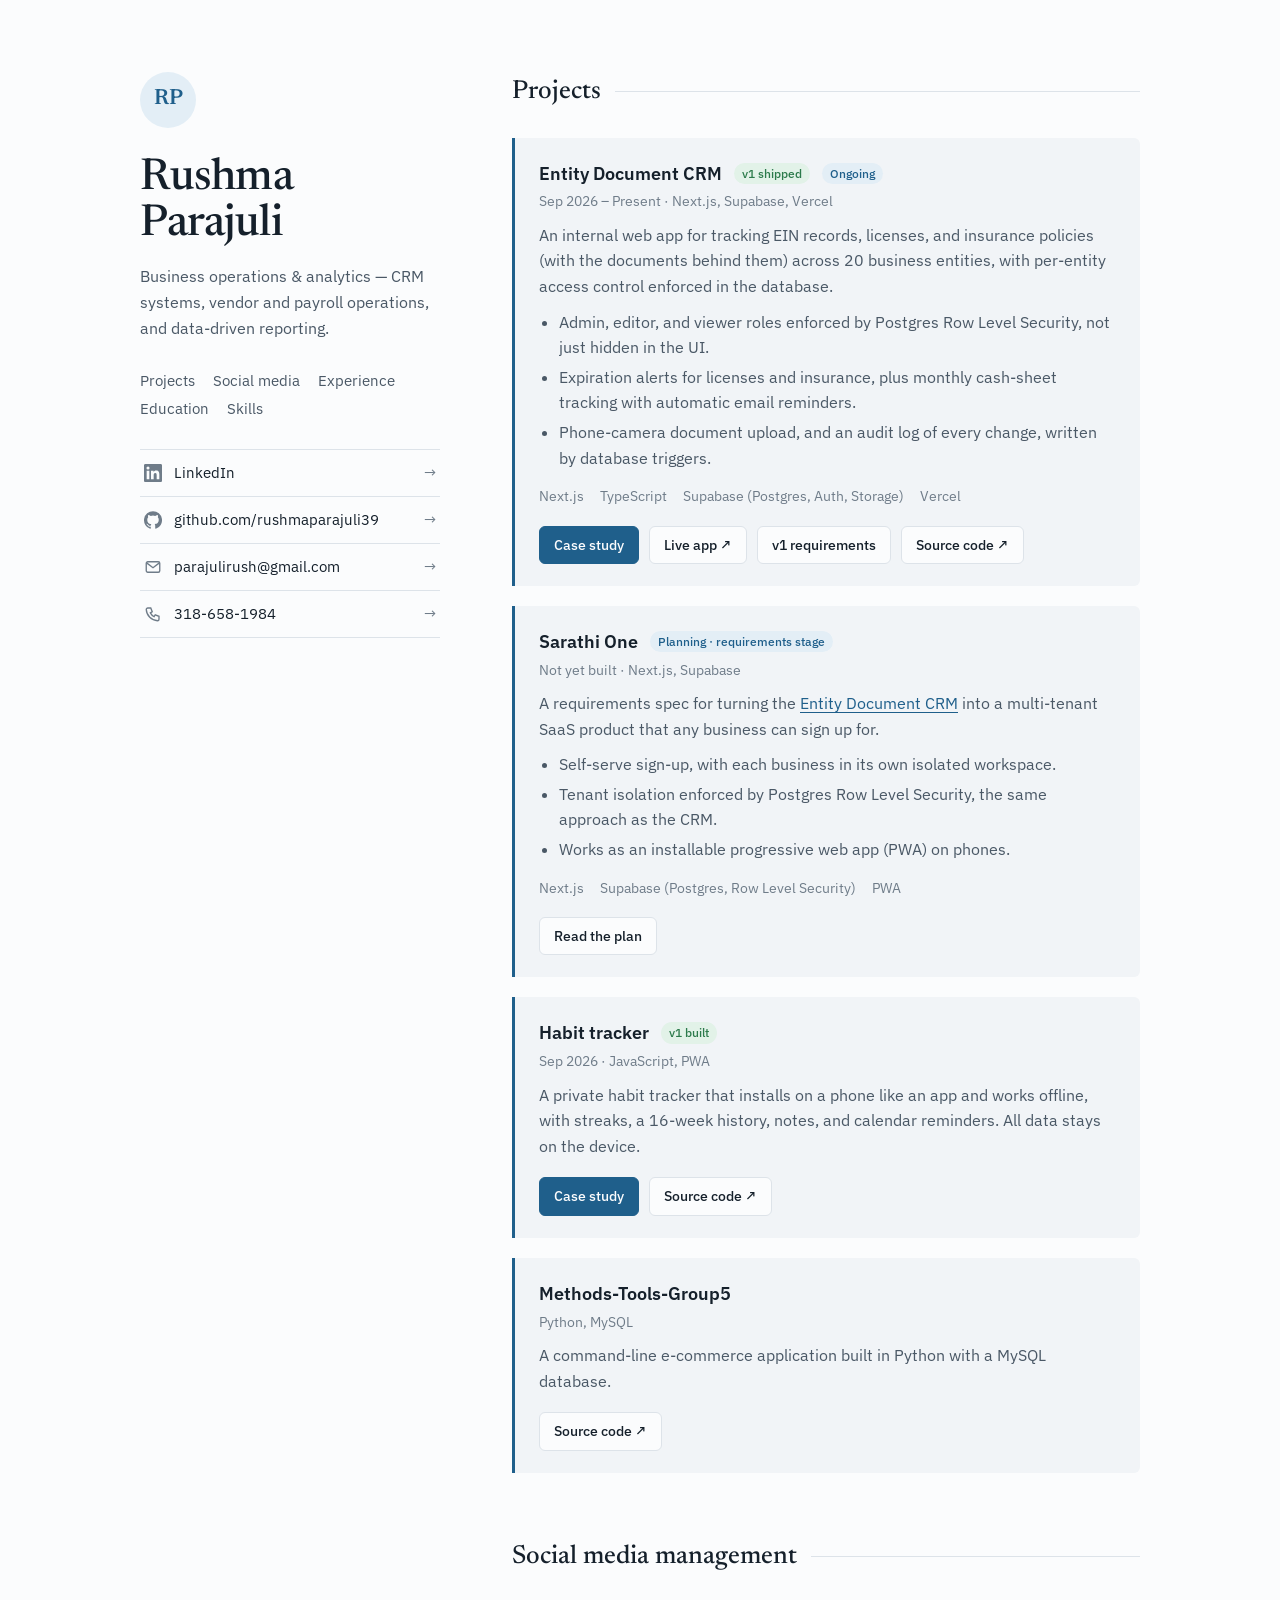
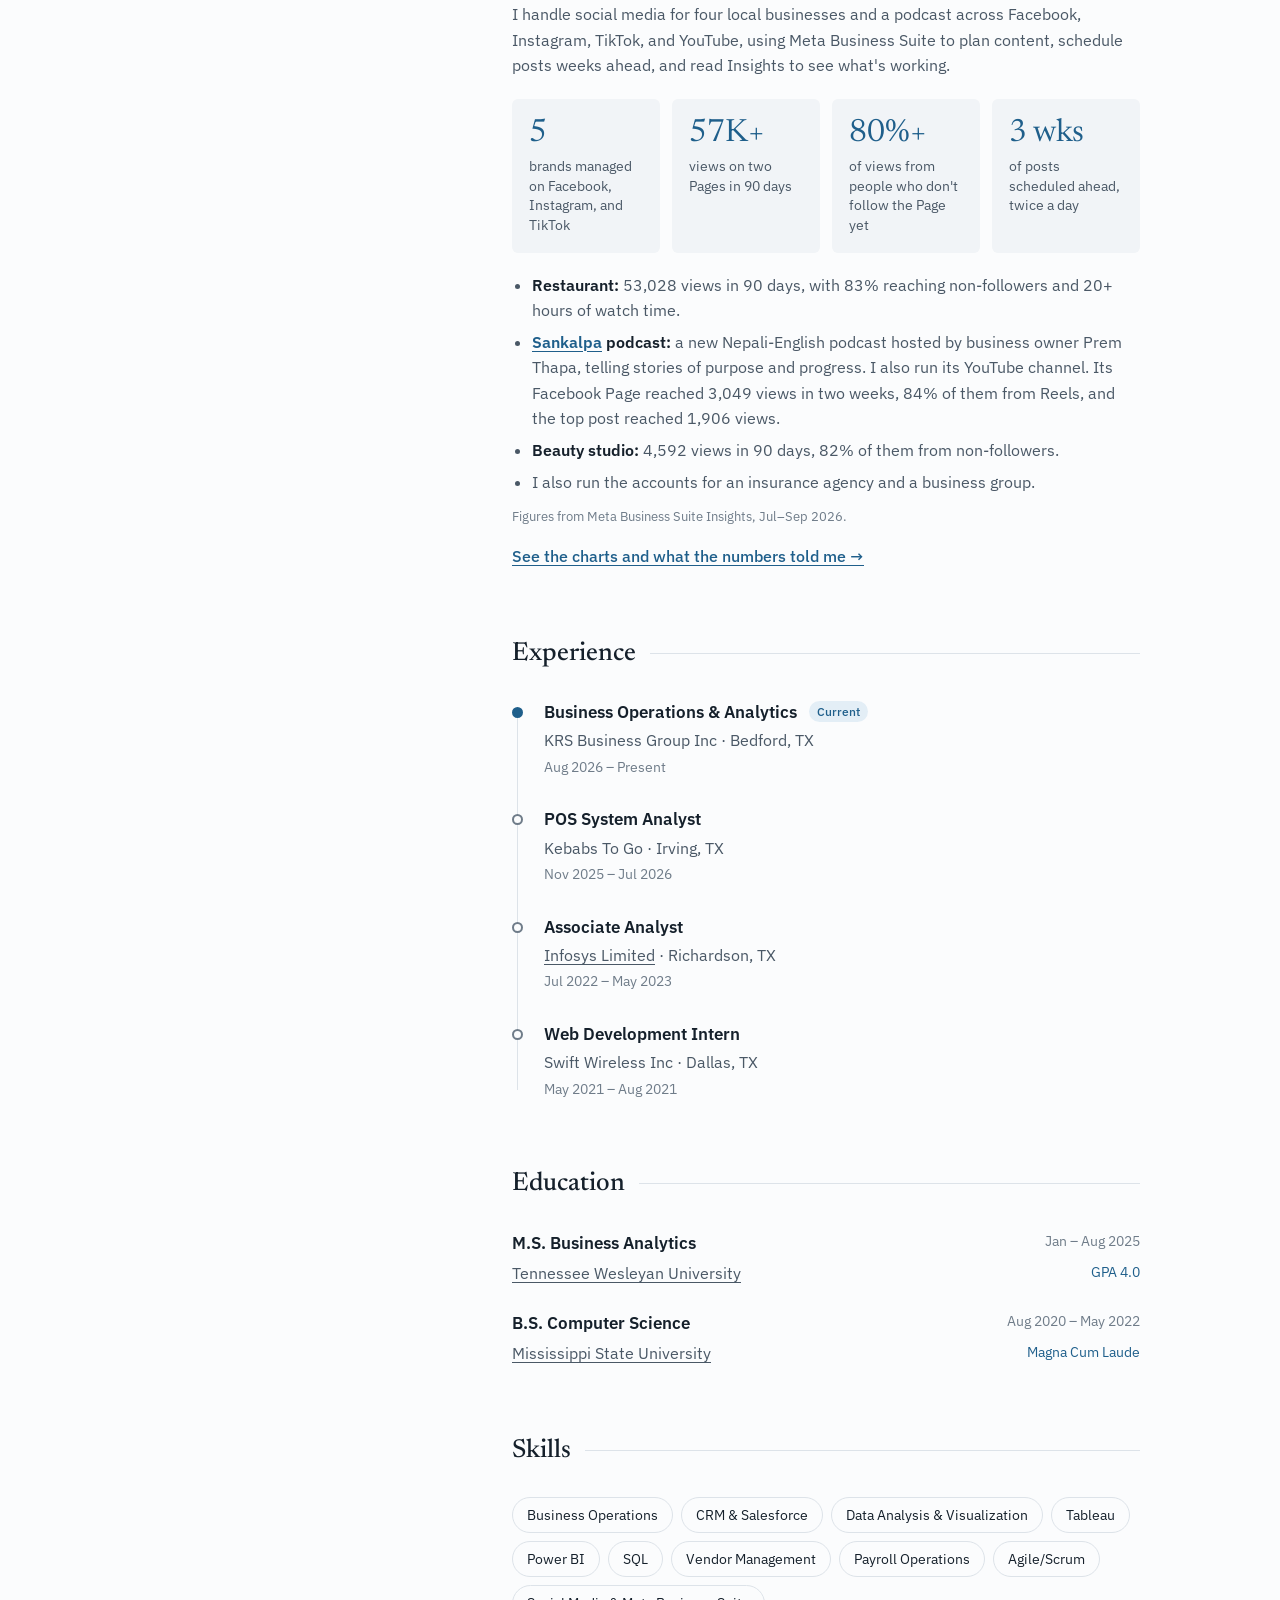
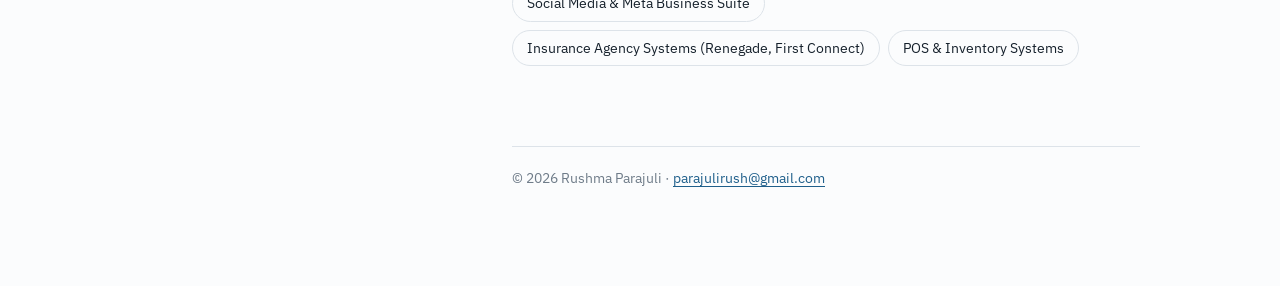
==== index.html @ 7f793314 "Add case study pages for CRM, social media, and habit tracker Project cards and stat tiles now link " ====
<!doctype html>
<html lang="en">
<head>
  <meta charset="utf-8">
  <meta name="viewport" content="width=device-width, initial-scale=1">
  <title>Rushma Parajuli</title>
  <meta name="description" content="Rushma Parajuli — business operations and analytics: CRM systems, vendor and payroll operations, and data-driven reporting.">
  <meta name="color-scheme" content="light dark">
  <link rel="preconnect" href="https://fonts.googleapis.com">
  <link rel="preconnect" href="https://fonts.gstatic.com" crossorigin>
  <link href="https://fonts.googleapis.com/css2?family=Newsreader:opsz,wght@6..72,400;6..72,500;6..72,600&family=IBM+Plex+Sans:wght@400;500;600&display=swap" rel="stylesheet">
  <link rel="stylesheet" href="styles.css">
</head>
<body id="top">
  <div class="page">
    <header class="intro">
      <a class="monogram" href="#top" aria-label="Back to top">RP</a>
      <h1>Rushma Parajuli</h1>
      <p class="tagline">Business operations &amp; analytics — CRM systems, vendor and payroll operations, and data-driven reporting.</p>
      <nav aria-label="Sections">
        <ul class="jump">
          <li><a href="#projects">Projects</a></li>
          <li><a href="#social">Social media</a></li>
          <li><a href="#experience">Experience</a></li>
          <li><a href="#education">Education</a></li>
          <li><a href="#skills">Skills</a></li>
        </ul>
      </nav>
      <ul class="contact">
        <li>
          <a href="https://www.linkedin.com/in/rushma-parajuli-0425b1149/" target="_blank" rel="noopener">
            <svg viewBox="0 0 24 24" fill="currentColor" aria-hidden="true"><path d="M20.45 20.45h-3.56v-5.57c0-1.33-.02-3.04-1.85-3.04-1.85 0-2.14 1.45-2.14 2.94v5.67H9.35V9h3.41v1.56h.05c.48-.9 1.64-1.85 3.37-1.85 3.6 0 4.27 2.37 4.27 5.46v6.28zM5.34 7.43a2.06 2.06 0 1 1 0-4.13 2.06 2.06 0 0 1 0 4.13zM7.12 20.45H3.56V9h3.56v11.45zM22.22 0H1.77C.79 0 0 .77 0 1.72v20.56C0 23.23.79 24 1.77 24h20.45c.98 0 1.78-.77 1.78-1.72V1.72C24 .77 23.2 0 22.22 0z"/></svg>
            LinkedIn
          </a>
        </li>
        <li>
          <a href="https://github.com/rushmaparajuli39" target="_blank" rel="noopener">
            <svg viewBox="0 0 24 24" fill="currentColor" aria-hidden="true"><path d="M12 .3a12 12 0 0 0-3.8 23.38c.6.12.83-.26.83-.57v-2.23c-3.34.73-4.04-1.42-4.04-1.42-.55-1.39-1.33-1.76-1.33-1.76-1.09-.74.08-.73.08-.73 1.2.09 1.84 1.24 1.84 1.24 1.07 1.83 2.8 1.3 3.49 1 .1-.78.42-1.3.76-1.6-2.67-.3-5.47-1.33-5.47-5.93 0-1.31.47-2.38 1.24-3.22-.14-.3-.54-1.52.1-3.18 0 0 1-.32 3.3 1.23a11.5 11.5 0 0 1 6 0c2.28-1.55 3.29-1.23 3.29-1.23.64 1.66.24 2.88.12 3.18a4.65 4.65 0 0 1 1.23 3.22c0 4.61-2.8 5.63-5.48 5.92.42.36.81 1.1.81 2.22v3.29c0 .32.21.7.82.58A12 12 0 0 0 12 .3"/></svg>
            github.com/rushmaparajuli39
          </a>
        </li>
        <li>
          <a href="mailto:parajulirush@gmail.com">
            <svg viewBox="0 0 24 24" fill="none" stroke="currentColor" stroke-width="1.8" aria-hidden="true"><rect x="3" y="5" width="18" height="14" rx="2"/><path d="m3.5 6.5 8.5 6.5 8.5-6.5"/></svg>
            parajulirush@gmail.com
          </a>
        </li>
        <li>
          <a href="tel:+13186581984">
            <svg viewBox="0 0 24 24" fill="none" stroke="currentColor" stroke-width="1.8" aria-hidden="true"><path d="M5 4h4l2 5-2.5 1.5a11 11 0 0 0 5 5L15 13l5 2v4a2 2 0 0 1-2 2A16 16 0 0 1 3 6a2 2 0 0 1 2-2"/></svg>
            318-658-1984
          </a>
        </li>
      </ul>
    </header>

    <main>
      <section aria-labelledby="projects">
        <h2 id="projects">Projects</h2>
        <div class="projects">
          <article class="project" id="crm">
            <h3><a href="projects/crm.html">Entity Document CRM</a> <span class="badge ok">v1 shipped</span> <span class="badge">Ongoing</span></h3>
            <p class="meta">Sep 2026 – Present · Next.js, Supabase, Vercel</p>
            <p class="desc">An internal web app for tracking EIN records, licenses, and insurance policies (with the documents behind them) across 20 business entities, with per-entity access control enforced in the database.</p>
            <ul class="points">
              <li>Admin, editor, and viewer roles enforced by Postgres Row Level Security, not just hidden in the UI.</li>
              <li>Expiration alerts for licenses and insurance, plus monthly cash-sheet tracking with automatic email reminders.</li>
              <li>Phone-camera document upload, and an audit log of every change, written by database triggers.</li>
            </ul>
            <ul class="tech"><li>Next.js</li><li>TypeScript</li><li>Supabase (Postgres, Auth, Storage)</li><li>Vercel</li></ul>
            <ul class="actions">
              <li><a class="btn primary" href="projects/crm.html">Case study</a></li>
              <li><a class="btn" href="https://crm-app-liard-phi.vercel.app" target="_blank" rel="noopener">Live app ↗</a></li>
              <li><a class="btn" href="requirements/crm-v1.html">v1 requirements</a></li>
              <li><a class="btn" href="https://github.com/rushmaparajuli39/CRM" target="_blank" rel="noopener">Source code ↗</a></li>
            </ul>
          </article>
          <article class="project" id="sarathi">
            <h3>Sarathi One <span class="badge">Planning · requirements stage</span></h3>
            <p class="meta">Not yet built · Next.js, Supabase</p>
            <p class="desc">A requirements spec for turning the <a href="projects/crm.html">Entity Document CRM</a> into a multi-tenant SaaS product that any business can sign up for.</p>
            <ul class="points">
              <li>Self-serve sign-up, with each business in its own isolated workspace.</li>
              <li>Tenant isolation enforced by Postgres Row Level Security, the same approach as the CRM.</li>
              <li>Works as an installable progressive web app (PWA) on phones.</li>
            </ul>
            <ul class="tech"><li>Next.js</li><li>Supabase (Postgres, Row Level Security)</li><li>PWA</li></ul>
            <ul class="actions">
              <li><a class="btn" href="projects/crm.html#next">Read the plan</a></li>
            </ul>
          </article>
          <article class="project" id="habits">
            <h3><a href="projects/habit-tracker.html">Habit tracker</a> <span class="badge ok">v1 built</span></h3>
            <p class="meta">Sep 2026 · JavaScript, PWA</p>
            <p class="desc">A private habit tracker that installs on a phone like an app and works offline, with streaks, a 16-week history, notes, and calendar reminders. All data stays on the device.</p>
            <ul class="actions">
              <li><a class="btn primary" href="projects/habit-tracker.html">Case study</a></li>
              <li><a class="btn" href="https://github.com/rushmaparajuli39/Android-Productivity-Tracker-App" target="_blank" rel="noopener">Source code ↗</a></li>
            </ul>
          </article>
          <article class="project" id="group5">
            <h3>Methods-Tools-Group5</h3>
            <p class="meta">Python, MySQL</p>
            <p class="desc">A command-line e-commerce application built in Python with a MySQL database.</p>
            <ul class="actions">
              <li><a class="btn" href="https://github.com/rushmaparajuli39/Methods-Tools-Group5" target="_blank" rel="noopener">Source code ↗</a></li>
            </ul>
          </article>
        </div>
      </section>

      <section aria-labelledby="social">
        <h2 id="social">Social media management</h2>
        <p class="intro-text">I handle social media for four local businesses and a podcast across Facebook, Instagram, TikTok, and YouTube, using Meta Business Suite to plan content, schedule posts weeks ahead, and read Insights to see what's working.</p>
        <div class="stats">
          <a class="stat" href="projects/social-media.html"><p class="num">5</p><p class="label">brands managed on Facebook, Instagram, and TikTok</p></a>
          <a class="stat" href="projects/social-media.html#results"><p class="num">57K+</p><p class="label">views on two Pages in 90 days</p></a>
          <a class="stat" href="projects/social-media.html#reach-chart"><p class="num">80%+</p><p class="label">of views from people who don't follow the Page yet</p></a>
          <a class="stat" href="projects/social-media.html#what-i-do"><p class="num">3 wks</p><p class="label">of posts scheduled ahead, twice a day</p></a>
        </div>
        <ul class="highlights">
          <li><strong>Restaurant:</strong> 53,028 views in 90 days, with 83% reaching non-followers and 20+ hours of watch time.</li>
          <li><strong><a href="https://www.youtube.com/@SankalpaThriveWithPurpose" target="_blank" rel="noopener">Sankalpa</a> podcast:</strong> a new Nepali-English podcast hosted by business owner Prem Thapa, telling stories of purpose and progress. I also run its YouTube channel. Its Facebook Page reached 3,049 views in two weeks, 84% of them from Reels, and the top post reached 1,906 views.</li>
          <li><strong>Beauty studio:</strong> 4,592 views in 90 days, 82% of them from non-followers.</li>
          <li>I also run the accounts for an insurance agency and a business group.</li>
        </ul>
        <p class="source">Figures from Meta Business Suite Insights, Jul–Sep 2026.</p>
        <a class="more-link" href="projects/social-media.html">See the charts and what the numbers told me →</a>
      </section>

      <section aria-labelledby="experience">
        <h2 id="experience">Experience</h2>
        <ol class="timeline">
          <li class="current">
            <p class="role">Business Operations &amp; Analytics <span class="badge">Current</span></p>
            <p class="org">KRS Business Group Inc · Bedford, TX</p>
            <p class="when">Aug 2026 – Present</p>
          </li>
          <li>
            <p class="role">POS System Analyst</p>
            <p class="org">Kebabs To Go · Irving, TX</p>
            <p class="when">Nov 2025 – Jul 2026</p>
          </li>
          <li>
            <p class="role">Associate Analyst</p>
            <p class="org"><a href="https://www.infosys.com" target="_blank" rel="noopener">Infosys Limited</a> · Richardson, TX</p>
            <p class="when">Jul 2022 – May 2023</p>
          </li>
          <li>
            <p class="role">Web Development Intern</p>
            <p class="org">Swift Wireless Inc · Dallas, TX</p>
            <p class="when">May 2021 – Aug 2021</p>
          </li>
        </ol>
      </section>

      <section aria-labelledby="education">
        <h2 id="education">Education</h2>
        <div class="edu">
          <div class="edu-item">
            <p class="degree">M.S. Business Analytics</p>
            <p class="school"><a href="https://www.tnwesleyan.edu" target="_blank" rel="noopener">Tennessee Wesleyan University</a></p>
            <p class="when">Jan – Aug 2025</p>
            <p class="note">GPA 4.0</p>
          </div>
          <div class="edu-item">
            <p class="degree">B.S. Computer Science</p>
            <p class="school"><a href="https://www.msstate.edu" target="_blank" rel="noopener">Mississippi State University</a></p>
            <p class="when">Aug 2020 – May 2022</p>
            <p class="note">Magna Cum Laude</p>
          </div>
        </div>
      </section>

      <section aria-labelledby="skills">
        <h2 id="skills">Skills</h2>
        <ul class="skills">
          <li>Business Operations</li>
          <li>CRM &amp; Salesforce</li>
          <li>Data Analysis &amp; Visualization</li>
          <li>Tableau</li>
          <li>Power BI</li>
          <li>SQL</li>
          <li>Vendor Management</li>
          <li>Payroll Operations</li>
          <li>Agile/Scrum</li>
          <li>Social Media &amp; Meta Business Suite</li>
          <li>Insurance Agency Systems (Renegade, First Connect)</li>
          <li>POS &amp; Inventory Systems</li>
        </ul>
      </section>

      <footer>© <span id="year">2026</span> Rushma Parajuli · <a href="mailto:parajulirush@gmail.com">parajulirush@gmail.com</a></footer>
    </main>
  </div>
  <script>document.getElementById("year").textContent = new Date().getFullYear();</script>
</body>
</html>
---- styles.css ----
:root {
  --bg: #fbfcfd;
  --surface: #f1f4f7;
  --ink: #15202b;
  --ink-soft: #4a5866;
  --ink-faint: #6f7c89;
  --rule: #dde3e9;
  --accent: #1f5f8b;
  --accent-soft: #e3eef6;
  --ok: #2c7a4b;
  --ok-soft: #e2f2e8;
  --serif: "Newsreader", Georgia, "Times New Roman", serif;
  --sans: "IBM Plex Sans", system-ui, -apple-system, "Segoe UI", sans-serif;
}
@media (prefers-color-scheme: dark) {
  :root {
    --bg: #0f151b;
    --surface: #172029;
    --ink: #e6ebf0;
    --ink-soft: #a9b5c1;
    --ink-faint: #8290a0;
    --rule: #26323e;
    --accent: #7fb6dd;
    --accent-soft: #1a2b3a;
    --ok: #7dcf9f;
    --ok-soft: #173024;
  }
}

*, *::before, *::after { box-sizing: border-box; }
html { -webkit-text-size-adjust: 100%; scroll-behavior: smooth; }
body {
  margin: 0;
  background: var(--bg);
  color: var(--ink);
  font-family: var(--sans);
  font-size: 16px;
  line-height: 1.6;
}
a { color: var(--accent); text-underline-offset: 3px; text-decoration-thickness: 1px; }
a:hover { text-decoration-thickness: 2px; }
a:focus-visible { outline: 2px solid var(--accent); outline-offset: 3px; border-radius: 3px; }
section[id], h2[id], h3[id] { scroll-margin-top: 24px; }

.page {
  max-width: 1080px;
  margin: 0 auto;
  padding: 72px 40px 96px;
  display: grid;
  grid-template-columns: 300px 1fr;
  gap: 72px;
}

/* Sidebar */
.intro { position: sticky; top: 72px; align-self: start; }
.monogram {
  width: 56px; height: 56px;
  border-radius: 50%;
  display: grid; place-items: center;
  background: var(--accent-soft);
  color: var(--accent);
  font-family: var(--serif);
  font-size: 22px; font-weight: 600;
  margin-bottom: 28px;
  text-decoration: none;
}
h1 {
  font-family: var(--serif);
  font-weight: 500;
  font-size: 44px;
  line-height: 1.05;
  letter-spacing: -0.01em;
  margin: 0 0 16px;
}
.tagline { color: var(--ink-soft); margin: 0 0 28px; }

.jump { display: flex; flex-wrap: wrap; gap: 4px 18px; margin: 0 0 28px; padding: 0; list-style: none; font-size: 15px; }
.jump a { color: var(--ink-soft); text-decoration: none; }
.jump a:hover { color: var(--accent); text-decoration: underline; }

.contact { list-style: none; margin: 0; padding: 0; border-top: 1px solid var(--rule); }
.contact li { border-bottom: 1px solid var(--rule); }
.contact a {
  display: flex; align-items: center; gap: 12px;
  padding: 11px 4px;
  color: var(--ink);
  text-decoration: none;
  font-size: 15px;
  overflow-wrap: anywhere;
  border-radius: 4px;
}
.contact a::after { content: "→"; margin-left: auto; color: var(--ink-faint); transition: transform .15s; }
.contact a:hover { color: var(--accent); background: var(--surface); }
.contact a:hover::after { color: var(--accent); transform: translateX(3px); }
.contact svg { flex: none; width: 18px; height: 18px; color: var(--ink-faint); }
.contact a:hover svg { color: var(--accent); }

/* Main */
main > section + section { margin-top: 64px; }
h2 {
  font-family: var(--serif);
  font-weight: 500;
  font-size: 26px;
  margin: 0 0 24px;
  display: flex; align-items: baseline; gap: 14px;
}
h2::after { content: ""; flex: 1; height: 1px; background: var(--rule); transform: translateY(-6px); }

/* Timeline */
.timeline { list-style: none; margin: 0; padding: 0; position: relative; }
.timeline::before {
  content: ""; position: absolute;
  left: 5px; top: 10px; bottom: 10px;
  width: 1px; background: var(--rule);
}
.timeline li { position: relative; padding-left: 32px; }
.timeline li + li { margin-top: 28px; }
.timeline li::before {
  content: ""; position: absolute;
  left: 0; top: 8px;
  width: 11px; height: 11px; border-radius: 50%;
  background: var(--bg);
  border: 2px solid var(--ink-faint);
}
.timeline li.current::before { background: var(--accent); border-color: var(--accent); }
.role { font-weight: 600; font-size: 17px; margin: 0; }
.org { margin: 2px 0 0; color: var(--ink-soft); }
.org a { color: inherit; }
.org a:hover { color: var(--accent); }
.when { margin: 2px 0 0; font-size: 14px; color: var(--ink-faint); font-variant-numeric: tabular-nums; }
.badge {
  display: inline-block; margin-left: 8px;
  padding: 1px 8px; border-radius: 999px;
  background: var(--accent-soft); color: var(--accent);
  font-size: 12px; font-weight: 500; vertical-align: 2px;
}
.badge.ok { background: var(--ok-soft); color: var(--ok); }

/* Social media */
.intro-text { color: var(--ink-soft); margin: 0 0 20px; max-width: 62ch; }
.stats { display: grid; grid-template-columns: repeat(4, 1fr); gap: 12px; }
.stat { background: var(--surface); border-radius: 6px; padding: 16px; }
.stat .num { margin: 0; font-family: var(--serif); font-size: 32px; line-height: 1.1; color: var(--accent); font-variant-numeric: tabular-nums; }
.stat .label { margin: 6px 0 0; font-size: 14px; color: var(--ink-soft); line-height: 1.4; }
.highlights { margin: 20px 0 0; padding-left: 20px; color: var(--ink-soft); }
.highlights li + li { margin-top: 6px; }
.highlights strong { color: var(--ink); font-weight: 600; }
.source { margin: 12px 0 0; font-size: 13px; color: var(--ink-faint); }

/* Education */
.edu { display: grid; gap: 24px; }
.edu-item { display: grid; grid-template-columns: 1fr auto; gap: 4px 24px; }
.edu-item .degree { font-weight: 600; font-size: 17px; margin: 0; }
.edu-item .school { margin: 0; color: var(--ink-soft); grid-column: 1; }
.edu-item .school a { color: inherit; }
.edu-item .school a:hover { color: var(--accent); }
.edu-item .when { grid-column: 2; grid-row: 1; margin: 0; align-self: baseline; text-align: right; }
.edu-item .note { grid-column: 2; grid-row: 2; margin: 0; font-size: 14px; color: var(--accent); text-align: right; }

/* Skills */
.skills { list-style: none; margin: 0; padding: 0; display: flex; flex-wrap: wrap; gap: 8px; }
.skills li {
  padding: 6px 14px;
  border: 1px solid var(--rule);
  border-radius: 999px;
  font-size: 14px;
}

/* Projects */
.projects { display: grid; gap: 20px; }
.project {
  padding: 22px 24px;
  background: var(--surface);
  border-left: 3px solid var(--accent);
  border-radius: 0 6px 6px 0;
}
.project h3 { font-size: 18px; font-weight: 600; margin: 0; }
.project .meta { margin: 2px 0 0; font-size: 14px; color: var(--ink-faint); }
.project p.desc { margin: 10px 0 0; color: var(--ink-soft); }
.project ul.points { margin: 10px 0 0; padding-left: 20px; color: var(--ink-soft); }
.project ul.points li + li { margin-top: 4px; }
.tech { display: flex; flex-wrap: wrap; gap: 4px 16px; font-size: 14px; color: var(--ink-faint); margin: 14px 0 0; padding: 0; list-style: none; }
.actions { display: flex; flex-wrap: wrap; gap: 10px; margin: 18px 0 0; padding: 0; list-style: none; }
.btn {
  display: inline-flex; align-items: center; gap: 6px;
  padding: 7px 14px;
  border-radius: 6px;
  border: 1px solid var(--rule);
  background: var(--bg);
  color: var(--ink);
  font-size: 14px; font-weight: 500;
  text-decoration: none;
}
.btn:hover { border-color: var(--accent); color: var(--accent); }
.btn.primary { background: var(--accent); border-color: var(--accent); color: var(--bg); }
.btn.primary:hover { filter: brightness(1.1); color: var(--bg); }

footer { margin-top: 80px; padding-top: 20px; border-top: 1px solid var(--rule); font-size: 14px; color: var(--ink-faint); }

/* Document pages (requirements etc.) */
.doc { max-width: 760px; margin: 0 auto; padding: 56px 40px 96px; }
.crumb { font-size: 15px; margin: 0 0 32px; }
.crumb a { text-decoration: none; }
.crumb a:hover { text-decoration: underline; }
.doc h1 { font-size: 40px; margin-bottom: 8px; }
.doc .sub { color: var(--ink-soft); margin: 0 0 20px; font-size: 17px; }
.doc .docmeta { display: flex; flex-wrap: wrap; gap: 8px 20px; font-size: 14px; color: var(--ink-faint); margin: 0 0 40px; padding: 0 0 24px; border-bottom: 1px solid var(--rule); list-style: none; }
.doc h2 { margin-top: 48px; }
.doc h3 { font-size: 17px; margin: 28px 0 8px; }
.doc p, .doc li { color: var(--ink-soft); }
.doc strong { color: var(--ink); font-weight: 600; }
.doc ol, .doc ul { padding-left: 22px; }
.doc li + li { margin-top: 6px; }
.doc code { font-size: 0.9em; background: var(--surface); padding: 1px 5px; border-radius: 4px; }
.doc .toc { background: var(--surface); padding: 16px 20px; border-radius: 6px; font-size: 15px; }
.doc .toc ol { margin: 6px 0 0; }
.doc .toc li { margin-top: 2px; }

.table-wrap { overflow-x: auto; margin: 12px 0 0; }
table { width: 100%; border-collapse: collapse; font-size: 15px; }
th, td { text-align: left; padding: 10px 12px; border-bottom: 1px solid var(--rule); vertical-align: top; }
th { font-weight: 600; color: var(--ink); border-bottom-width: 2px; }
td { color: var(--ink-soft); }

/* Responsive */
@media (max-width: 860px) {
  .page { grid-template-columns: 1fr; gap: 48px; padding: 48px 24px 72px; }
  .intro { position: static; }
  .stats { grid-template-columns: repeat(2, 1fr); }
  h1 { font-size: 38px; }
  .doc { padding: 40px 24px 72px; }
}
@media (max-width: 480px) {
  .page { padding: 36px 16px 56px; }
  .doc { padding: 32px 16px 56px; }
  h1, .doc h1 { font-size: 32px; }
  h2 { font-size: 23px; }
  .edu-item { grid-template-columns: 1fr; }
  .edu-item .when, .edu-item .note { grid-column: 1; grid-row: auto; text-align: left; }
  .project { padding: 18px; }
}
@media (prefers-reduced-motion: reduce) {
  html { scroll-behavior: auto; }
  .contact a::after { transition: none; }
}

/* ---- Clickable project cards ---- */
.project h3 a { color: inherit; text-decoration: none; }
.project h3 a:hover { color: var(--accent); text-decoration: underline; text-underline-offset: 3px; }
a.stat { display: block; text-decoration: none; color: inherit; border: 1px solid transparent; transition: border-color .15s; }
a.stat:hover { border-color: var(--accent); }
a.stat:hover .label { color: var(--accent); }
.more-link { display: inline-block; margin-top: 16px; font-weight: 500; }

/* ---- Case study pages ---- */
.case { max-width: 820px; }
.case .lede { font-size: 18px; color: var(--ink-soft); margin: 0 0 24px; }
.case figure { margin: 24px 0; }
.case figure img { width: 100%; height: auto; border-radius: 10px; border: 1px solid var(--rule); display: block; }
.case figcaption { font-size: 14px; color: var(--ink-faint); margin-top: 8px; }
.case .stats { margin: 8px 0 8px; }
.case .actions { margin: 0 0 32px; }
.pager { display: grid; grid-template-columns: 1fr 1fr; gap: 12px; margin-top: 56px; }
.pager a { display: block; padding: 16px 18px; border: 1px solid var(--rule); border-radius: 8px; text-decoration: none; color: var(--ink); }
.pager a:hover { border-color: var(--accent); }
.pager small { display: block; color: var(--ink-faint); font-size: 13px; }
.pager .next { text-align: right; grid-column: 2; }
.flow { display: grid; grid-template-columns: repeat(4, 1fr); gap: 10px; margin: 16px 0 8px; list-style: none; padding: 0; counter-reset: step; }
.flow li { background: var(--surface); border-radius: 8px; padding: 14px; font-size: 15px; color: var(--ink-soft); position: relative; }
.flow li strong { display: block; color: var(--ink); margin-bottom: 4px; }
.flow li::before { counter-increment: step; content: counter(step); display: inline-grid; place-items: center; width: 22px; height: 22px; border-radius: 50%; background: var(--accent); color: var(--bg); font-size: 12px; font-weight: 600; margin-bottom: 8px; }

/* ---- Charts ---- */
.viz {
  --series-1: #2a78d6; --series-2: #eb6834; --series-3: #1baf7a; --series-4: #eda100;
  background: var(--surface); border-radius: 10px; padding: 20px; margin: 16px 0 24px; position: relative;
}
@media (prefers-color-scheme: dark) {
  .viz { --series-1: #3987e5; --series-2: #d95926; --series-3: #199e70; --series-4: #c98500; }
}
.viz h3 { margin: 0; font-size: 17px; }
.viz .viz-sub { margin: 2px 0 16px; font-size: 14px; color: var(--ink-faint); }
.legend-row { display: flex; flex-wrap: wrap; gap: 6px 18px; list-style: none; margin: 0 0 14px; padding: 0; font-size: 14px; color: var(--ink-soft); }
.legend-row i { display: inline-block; width: 12px; height: 12px; border-radius: 3px; margin-right: 6px; vertical-align: -1px; }
.bars { display: grid; gap: 14px; }
.bar-row { display: grid; grid-template-columns: 170px 1fr; gap: 12px; align-items: center; }
.bar-row .who { font-size: 14px; line-height: 1.3; }
.bar-row .who small { display: block; color: var(--ink-faint); font-size: 12px; }
.stack { display: flex; gap: 2px; height: 28px; }
.seg {
  display: flex; align-items: center; justify-content: center;
  color: #fff; font-size: 12px; font-weight: 600; min-width: 0; overflow: hidden; white-space: nowrap;
  cursor: default;
}
.seg:first-child { border-radius: 4px 0 0 4px; }
.seg:last-child { border-radius: 0 4px 4px 0; }
.seg:focus-visible { outline: 2px solid var(--ink); outline-offset: 1px; }
.seg.dark-text { color: #15202b; }
.single { display: flex; align-items: center; gap: 10px; }
.single .fill { height: 20px; border-radius: 0 4px 4px 0; background: var(--series-1); }
.single .val { font-size: 14px; font-weight: 600; font-variant-numeric: tabular-nums; }
.axis-note { font-size: 13px; color: var(--ink-faint); margin: 12px 0 0; }
.tip {
  position: absolute; pointer-events: none; z-index: 2;
  background: var(--ink); color: var(--bg); font-size: 13px; line-height: 1.4;
  padding: 6px 10px; border-radius: 6px; white-space: nowrap; transform: translate(-50%, calc(-100% - 10px));
}
.viz details { margin-top: 14px; font-size: 14px; }
.viz summary { cursor: pointer; color: var(--accent); }
.viz table { margin-top: 8px; font-size: 14px; }

@media (max-width: 640px) {
  .flow { grid-template-columns: 1fr 1fr; }
  .bar-row { grid-template-columns: 1fr; gap: 6px; }
  .pager { grid-template-columns: 1fr; }
  .pager .next { grid-column: 1; }
}
.doc .flow, .doc .legend-row, .doc .actions, .doc .docmeta { padding-left: 0; }
.doc .flow li + li, .doc .legend-row li + li, .doc .actions li + li, .doc .docmeta li + li { margin-top: 0; }
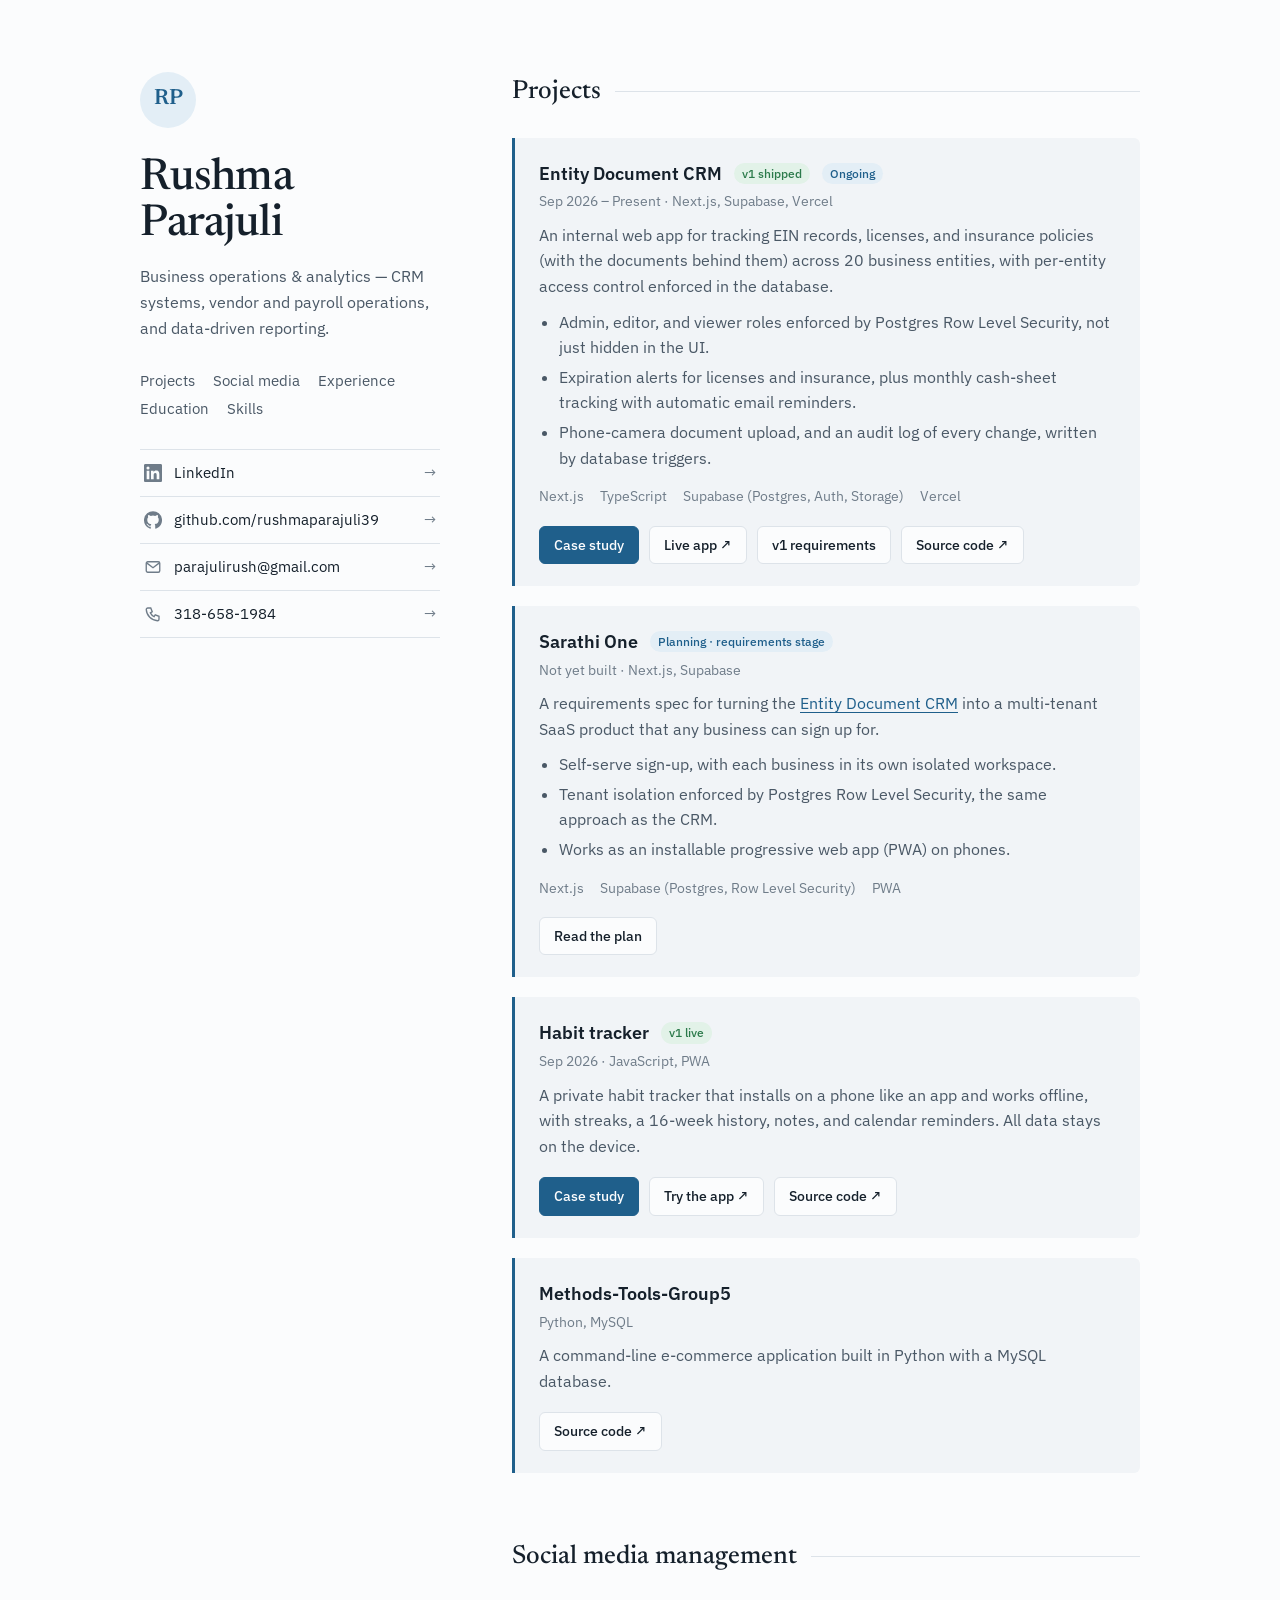
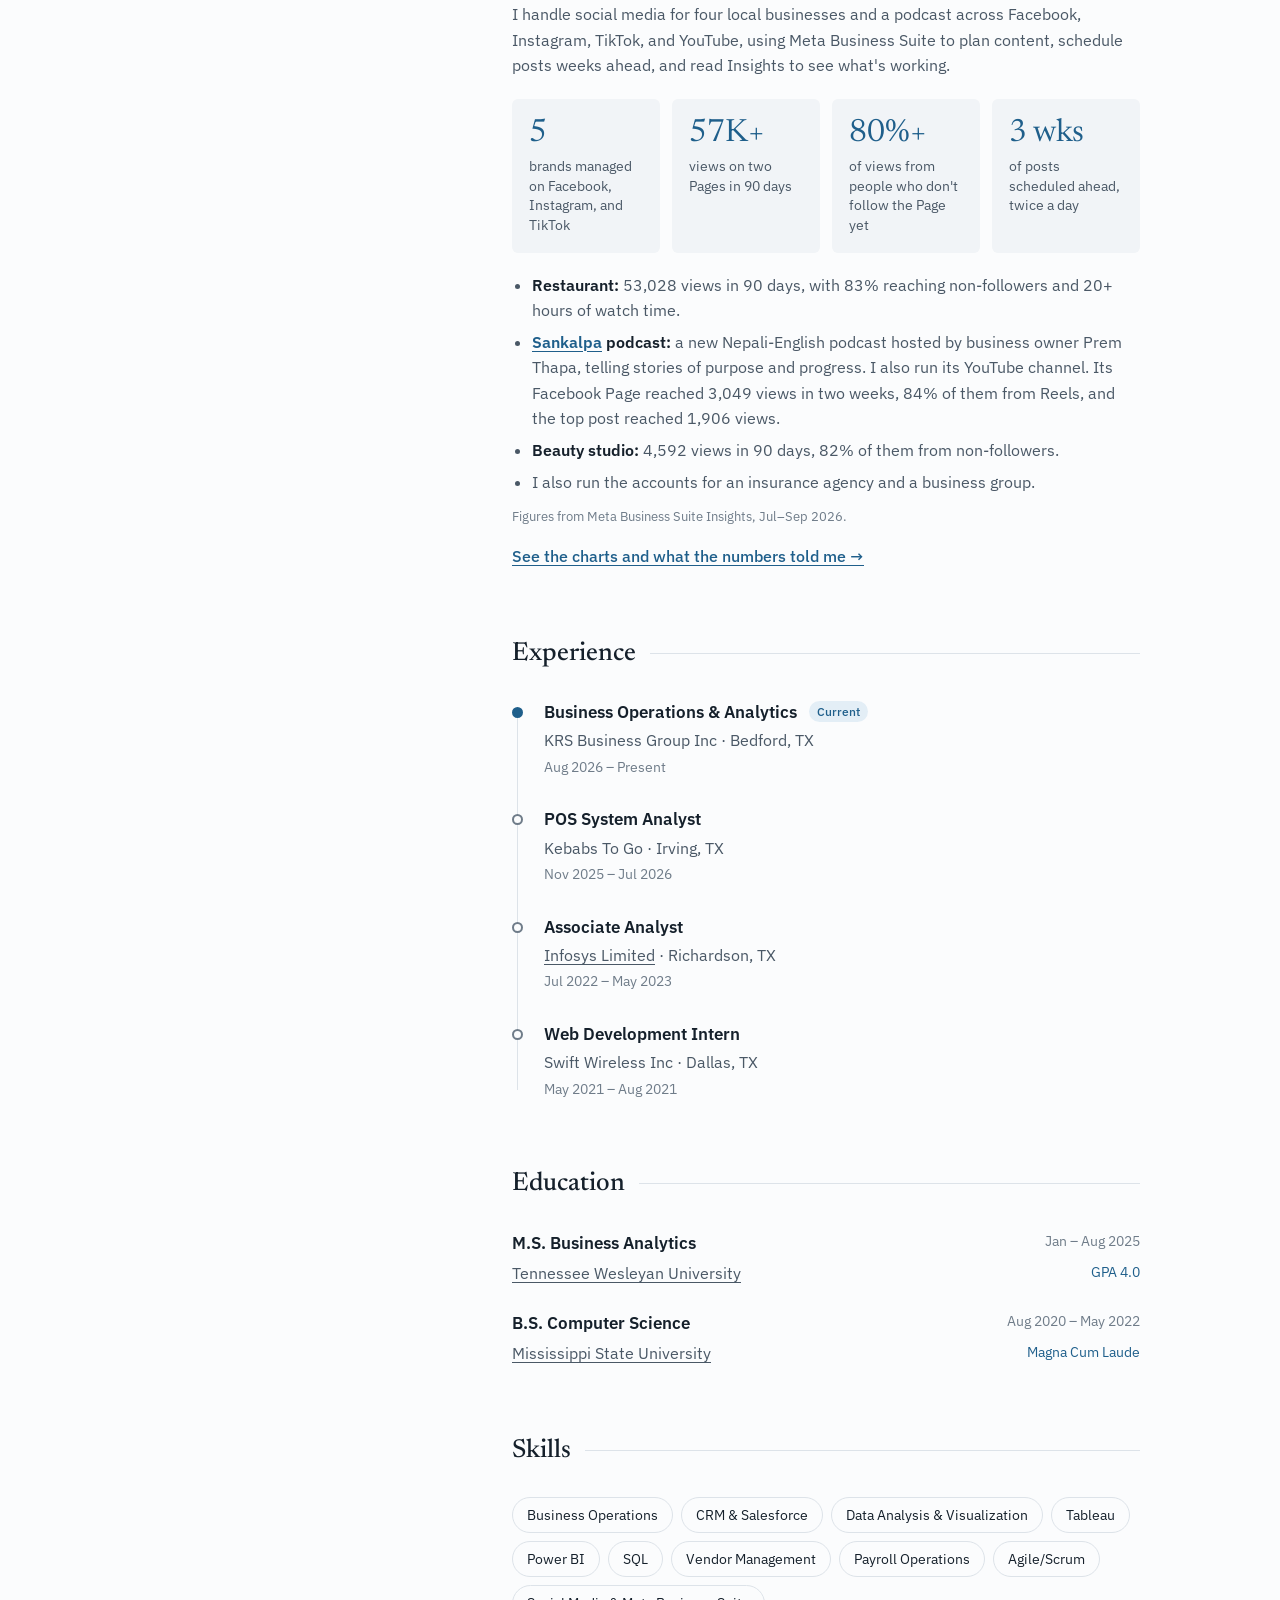
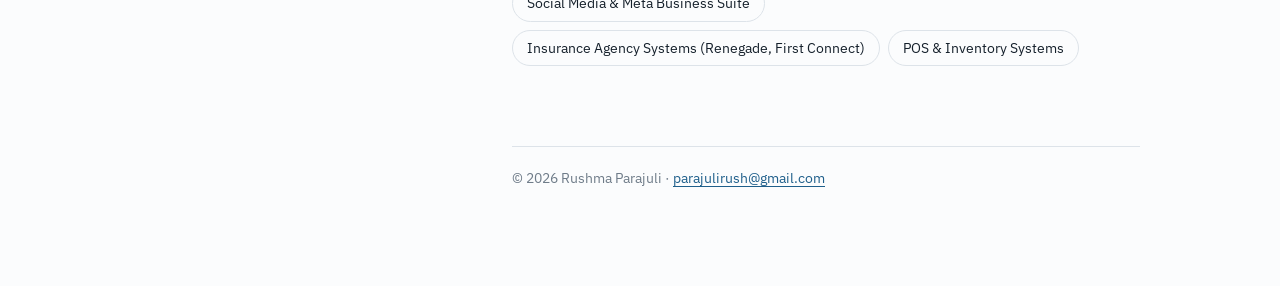
==== commit 0d82a085: "Link the live habit tracker app" ====
--- a/index.html
+++ b/index.html
@@ -90,11 +90,12 @@
             </ul>
           </article>
           <article class="project" id="habits">
-            <h3><a href="projects/habit-tracker.html">Habit tracker</a> <span class="badge ok">v1 built</span></h3>
+            <h3><a href="projects/habit-tracker.html">Habit tracker</a> <span class="badge ok">v1 live</span></h3>
             <p class="meta">Sep 2026 · JavaScript, PWA</p>
             <p class="desc">A private habit tracker that installs on a phone like an app and works offline, with streaks, a 16-week history, notes, and calendar reminders. All data stays on the device.</p>
             <ul class="actions">
               <li><a class="btn primary" href="projects/habit-tracker.html">Case study</a></li>
+              <li><a class="btn" href="https://rushmaparajuli39.github.io/Android-Productivity-Tracker-App/" target="_blank" rel="noopener">Try the app ↗</a></li>
               <li><a class="btn" href="https://github.com/rushmaparajuli39/Android-Productivity-Tracker-App" target="_blank" rel="noopener">Source code ↗</a></li>
             </ul>
           </article>
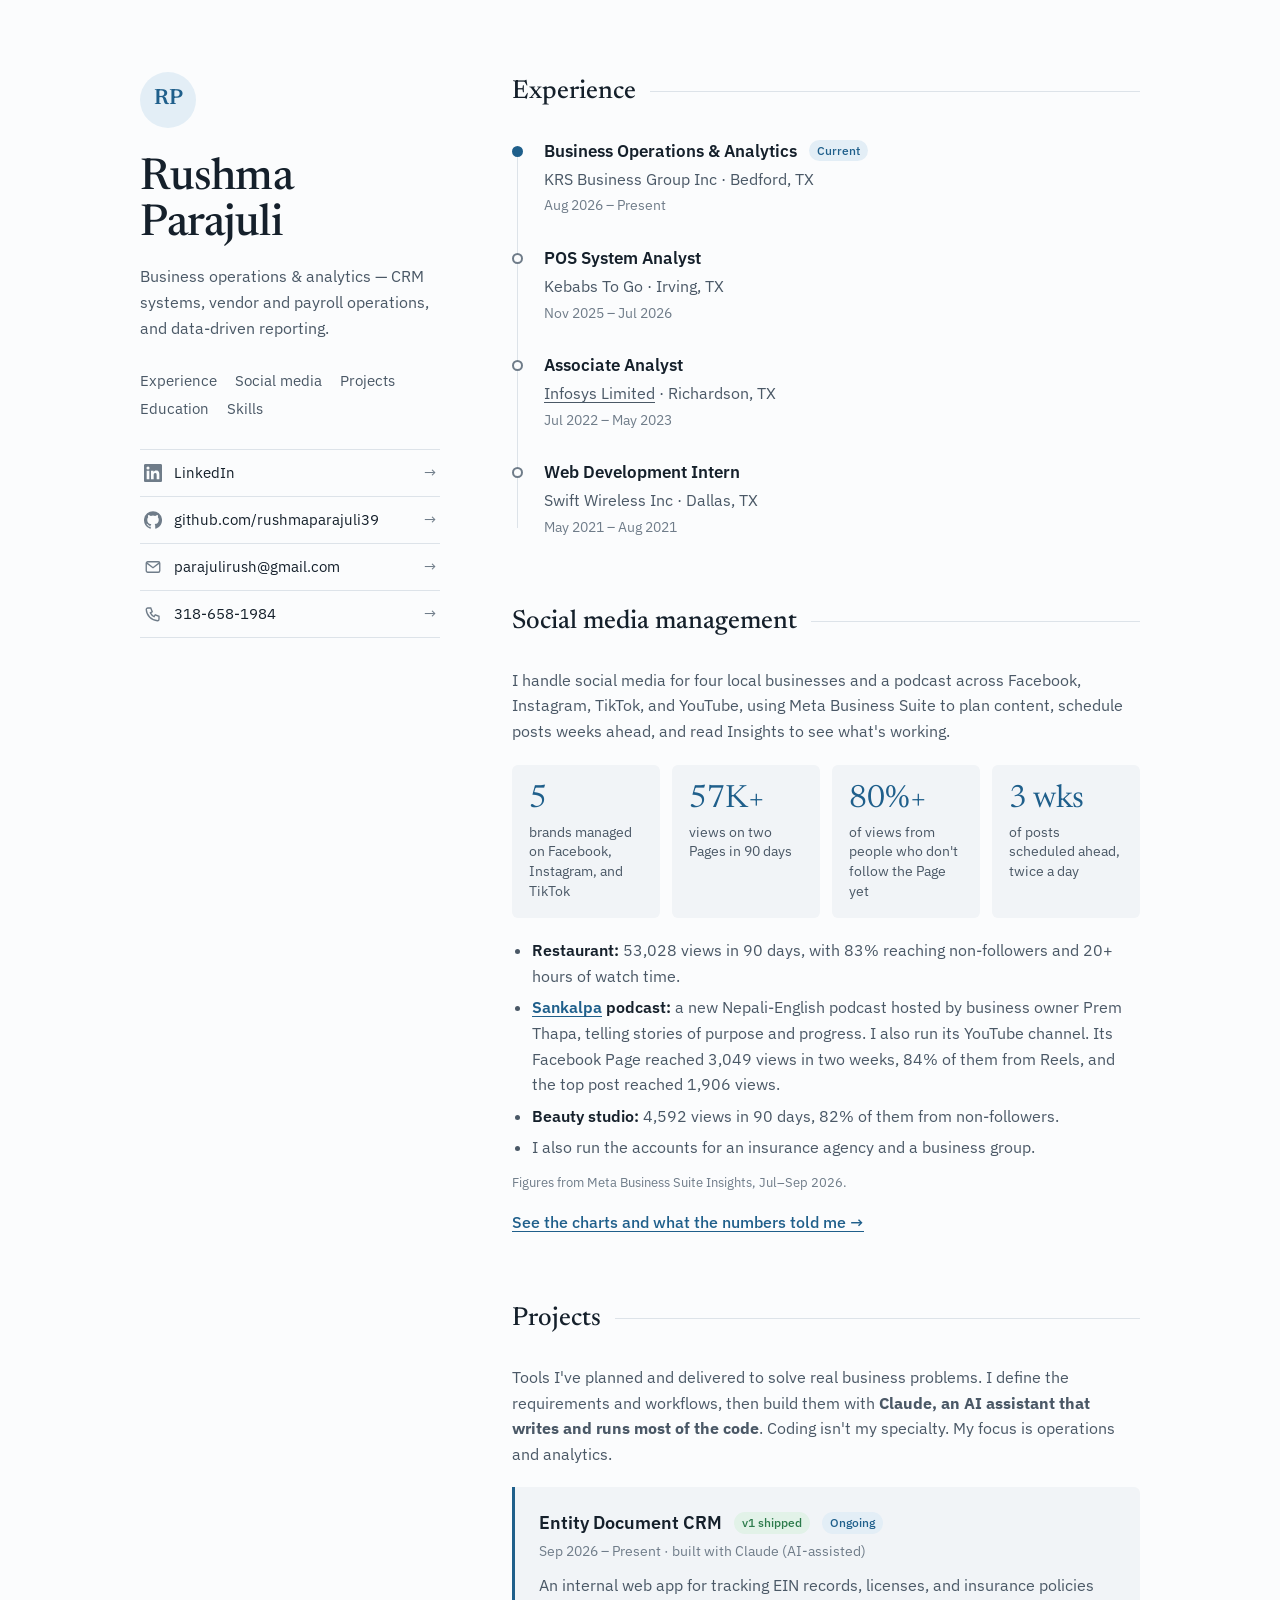
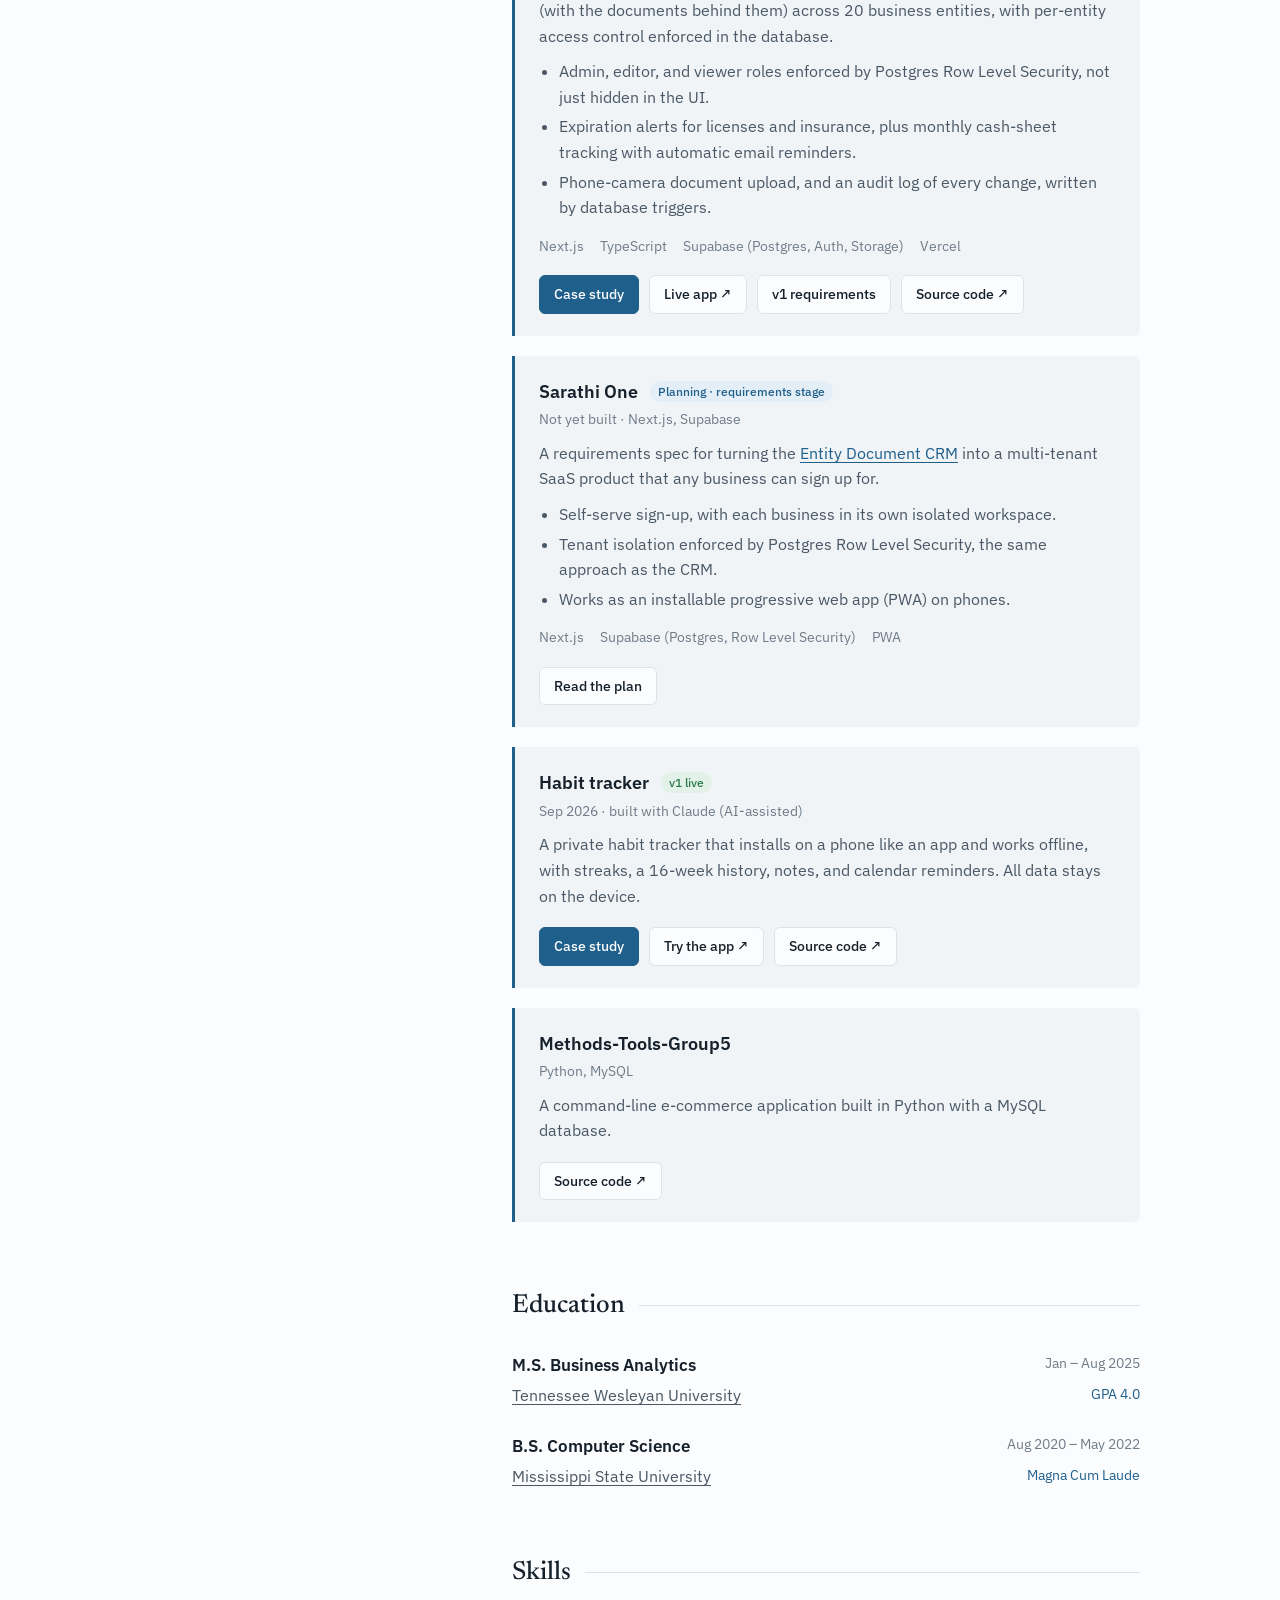
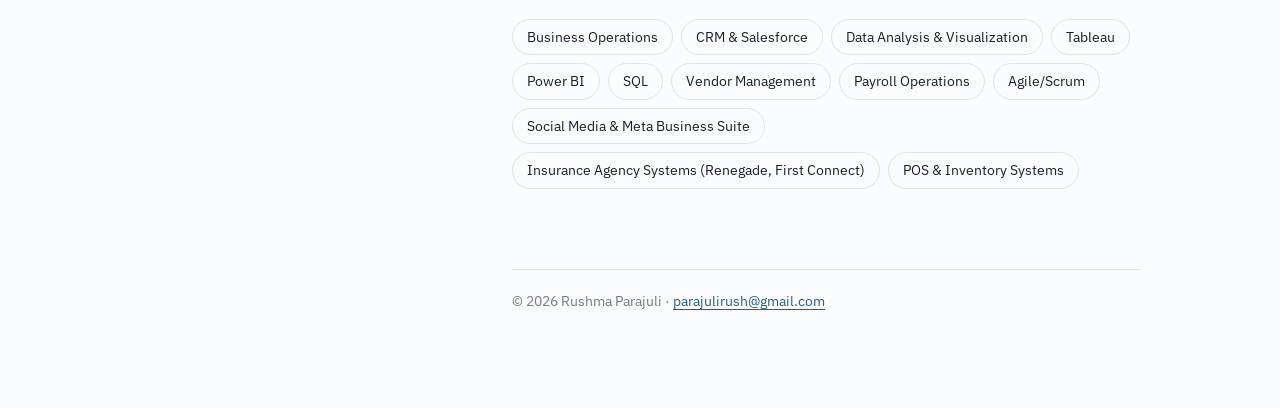
==== commit ccf4fa18: "Lead with experience; note projects are built with Claude" ====
--- a/index.html
+++ b/index.html
@@ -19,9 +19,9 @@
       <p class="tagline">Business operations &amp; analytics — CRM systems, vendor and payroll operations, and data-driven reporting.</p>
       <nav aria-label="Sections">
         <ul class="jump">
+          <li><a href="#experience">Experience</a></li>
+          <li><a href="#social">Social media</a></li>
           <li><a href="#projects">Projects</a></li>
-          <li><a href="#social">Social media</a></li>
-          <li><a href="#experience">Experience</a></li>
           <li><a href="#education">Education</a></li>
           <li><a href="#skills">Skills</a></li>
         </ul>
@@ -55,59 +55,30 @@
     </header>
 
     <main>
-      <section aria-labelledby="projects">
-        <h2 id="projects">Projects</h2>
-        <div class="projects">
-          <article class="project" id="crm">
-            <h3><a href="projects/crm.html">Entity Document CRM</a> <span class="badge ok">v1 shipped</span> <span class="badge">Ongoing</span></h3>
-            <p class="meta">Sep 2026 – Present · Next.js, Supabase, Vercel</p>
-            <p class="desc">An internal web app for tracking EIN records, licenses, and insurance policies (with the documents behind them) across 20 business entities, with per-entity access control enforced in the database.</p>
-            <ul class="points">
-              <li>Admin, editor, and viewer roles enforced by Postgres Row Level Security, not just hidden in the UI.</li>
-              <li>Expiration alerts for licenses and insurance, plus monthly cash-sheet tracking with automatic email reminders.</li>
-              <li>Phone-camera document upload, and an audit log of every change, written by database triggers.</li>
-            </ul>
-            <ul class="tech"><li>Next.js</li><li>TypeScript</li><li>Supabase (Postgres, Auth, Storage)</li><li>Vercel</li></ul>
-            <ul class="actions">
-              <li><a class="btn primary" href="projects/crm.html">Case study</a></li>
-              <li><a class="btn" href="https://crm-app-liard-phi.vercel.app" target="_blank" rel="noopener">Live app ↗</a></li>
-              <li><a class="btn" href="requirements/crm-v1.html">v1 requirements</a></li>
-              <li><a class="btn" href="https://github.com/rushmaparajuli39/CRM" target="_blank" rel="noopener">Source code ↗</a></li>
-            </ul>
-          </article>
-          <article class="project" id="sarathi">
-            <h3>Sarathi One <span class="badge">Planning · requirements stage</span></h3>
-            <p class="meta">Not yet built · Next.js, Supabase</p>
-            <p class="desc">A requirements spec for turning the <a href="projects/crm.html">Entity Document CRM</a> into a multi-tenant SaaS product that any business can sign up for.</p>
-            <ul class="points">
-              <li>Self-serve sign-up, with each business in its own isolated workspace.</li>
-              <li>Tenant isolation enforced by Postgres Row Level Security, the same approach as the CRM.</li>
-              <li>Works as an installable progressive web app (PWA) on phones.</li>
-            </ul>
-            <ul class="tech"><li>Next.js</li><li>Supabase (Postgres, Row Level Security)</li><li>PWA</li></ul>
-            <ul class="actions">
-              <li><a class="btn" href="projects/crm.html#next">Read the plan</a></li>
-            </ul>
-          </article>
-          <article class="project" id="habits">
-            <h3><a href="projects/habit-tracker.html">Habit tracker</a> <span class="badge ok">v1 live</span></h3>
-            <p class="meta">Sep 2026 · JavaScript, PWA</p>
-            <p class="desc">A private habit tracker that installs on a phone like an app and works offline, with streaks, a 16-week history, notes, and calendar reminders. All data stays on the device.</p>
-            <ul class="actions">
-              <li><a class="btn primary" href="projects/habit-tracker.html">Case study</a></li>
-              <li><a class="btn" href="https://rushmaparajuli39.github.io/Android-Productivity-Tracker-App/" target="_blank" rel="noopener">Try the app ↗</a></li>
-              <li><a class="btn" href="https://github.com/rushmaparajuli39/Android-Productivity-Tracker-App" target="_blank" rel="noopener">Source code ↗</a></li>
-            </ul>
-          </article>
-          <article class="project" id="group5">
-            <h3>Methods-Tools-Group5</h3>
-            <p class="meta">Python, MySQL</p>
-            <p class="desc">A command-line e-commerce application built in Python with a MySQL database.</p>
-            <ul class="actions">
-              <li><a class="btn" href="https://github.com/rushmaparajuli39/Methods-Tools-Group5" target="_blank" rel="noopener">Source code ↗</a></li>
-            </ul>
-          </article>
-        </div>
+      <section aria-labelledby="experience">
+        <h2 id="experience">Experience</h2>
+        <ol class="timeline">
+          <li class="current">
+            <p class="role">Business Operations &amp; Analytics <span class="badge">Current</span></p>
+            <p class="org">KRS Business Group Inc · Bedford, TX</p>
+            <p class="when">Aug 2026 – Present</p>
+          </li>
+          <li>
+            <p class="role">POS System Analyst</p>
+            <p class="org">Kebabs To Go · Irving, TX</p>
+            <p class="when">Nov 2025 – Jul 2026</p>
+          </li>
+          <li>
+            <p class="role">Associate Analyst</p>
+            <p class="org"><a href="https://www.infosys.com" target="_blank" rel="noopener">Infosys Limited</a> · Richardson, TX</p>
+            <p class="when">Jul 2022 – May 2023</p>
+          </li>
+          <li>
+            <p class="role">Web Development Intern</p>
+            <p class="org">Swift Wireless Inc · Dallas, TX</p>
+            <p class="when">May 2021 – Aug 2021</p>
+          </li>
+        </ol>
       </section>
 
       <section aria-labelledby="social">
@@ -129,30 +100,60 @@
         <a class="more-link" href="projects/social-media.html">See the charts and what the numbers told me →</a>
       </section>
 
-      <section aria-labelledby="experience">
-        <h2 id="experience">Experience</h2>
-        <ol class="timeline">
-          <li class="current">
-            <p class="role">Business Operations &amp; Analytics <span class="badge">Current</span></p>
-            <p class="org">KRS Business Group Inc · Bedford, TX</p>
-            <p class="when">Aug 2026 – Present</p>
-          </li>
-          <li>
-            <p class="role">POS System Analyst</p>
-            <p class="org">Kebabs To Go · Irving, TX</p>
-            <p class="when">Nov 2025 – Jul 2026</p>
-          </li>
-          <li>
-            <p class="role">Associate Analyst</p>
-            <p class="org"><a href="https://www.infosys.com" target="_blank" rel="noopener">Infosys Limited</a> · Richardson, TX</p>
-            <p class="when">Jul 2022 – May 2023</p>
-          </li>
-          <li>
-            <p class="role">Web Development Intern</p>
-            <p class="org">Swift Wireless Inc · Dallas, TX</p>
-            <p class="when">May 2021 – Aug 2021</p>
-          </li>
-        </ol>
+      <section aria-labelledby="projects">
+        <h2 id="projects">Projects</h2>
+        <p class="intro-text">Tools I've planned and delivered to solve real business problems. I define the requirements and workflows, then build them with <strong>Claude, an AI assistant that writes and runs most of the code</strong>. Coding isn't my specialty. My focus is operations and analytics.</p>
+        <div class="projects">
+          <article class="project" id="crm">
+            <h3><a href="projects/crm.html">Entity Document CRM</a> <span class="badge ok">v1 shipped</span> <span class="badge">Ongoing</span></h3>
+            <p class="meta">Sep 2026 – Present · built with Claude (AI-assisted)</p>
+            <p class="desc">An internal web app for tracking EIN records, licenses, and insurance policies (with the documents behind them) across 20 business entities, with per-entity access control enforced in the database.</p>
+            <ul class="points">
+              <li>Admin, editor, and viewer roles enforced by Postgres Row Level Security, not just hidden in the UI.</li>
+              <li>Expiration alerts for licenses and insurance, plus monthly cash-sheet tracking with automatic email reminders.</li>
+              <li>Phone-camera document upload, and an audit log of every change, written by database triggers.</li>
+            </ul>
+            <ul class="tech"><li>Next.js</li><li>TypeScript</li><li>Supabase (Postgres, Auth, Storage)</li><li>Vercel</li></ul>
+            <ul class="actions">
+              <li><a class="btn primary" href="projects/crm.html">Case study</a></li>
+              <li><a class="btn" href="https://crm-app-liard-phi.vercel.app" target="_blank" rel="noopener">Live app ↗</a></li>
+              <li><a class="btn" href="requirements/crm-v1.html">v1 requirements</a></li>
+              <li><a class="btn" href="https://github.com/rushmaparajuli39/CRM" target="_blank" rel="noopener">Source code ↗</a></li>
+            </ul>
+          </article>
+          <article class="project" id="sarathi">
+            <h3>Sarathi One <span class="badge">Planning · requirements stage</span></h3>
+            <p class="meta">Not yet built · Next.js, Supabase</p>
+            <p class="desc">A requirements spec for turning the <a href="projects/crm.html">Entity Document CRM</a> into a multi-tenant SaaS product that any business can sign up for.</p>
+            <ul class="points">
+              <li>Self-serve sign-up, with each business in its own isolated workspace.</li>
+              <li>Tenant isolation enforced by Postgres Row Level Security, the same approach as the CRM.</li>
+              <li>Works as an installable progressive web app (PWA) on phones.</li>
+            </ul>
+            <ul class="tech"><li>Next.js</li><li>Supabase (Postgres, Row Level Security)</li><li>PWA</li></ul>
+            <ul class="actions">
+              <li><a class="btn" href="projects/crm.html#next">Read the plan</a></li>
+            </ul>
+          </article>
+          <article class="project" id="habits">
+            <h3><a href="projects/habit-tracker.html">Habit tracker</a> <span class="badge ok">v1 live</span></h3>
+            <p class="meta">Sep 2026 · built with Claude (AI-assisted)</p>
+            <p class="desc">A private habit tracker that installs on a phone like an app and works offline, with streaks, a 16-week history, notes, and calendar reminders. All data stays on the device.</p>
+            <ul class="actions">
+              <li><a class="btn primary" href="projects/habit-tracker.html">Case study</a></li>
+              <li><a class="btn" href="https://rushmaparajuli39.github.io/Android-Productivity-Tracker-App/" target="_blank" rel="noopener">Try the app ↗</a></li>
+              <li><a class="btn" href="https://github.com/rushmaparajuli39/Android-Productivity-Tracker-App" target="_blank" rel="noopener">Source code ↗</a></li>
+            </ul>
+          </article>
+          <article class="project" id="group5">
+            <h3>Methods-Tools-Group5</h3>
+            <p class="meta">Python, MySQL</p>
+            <p class="desc">A command-line e-commerce application built in Python with a MySQL database.</p>
+            <ul class="actions">
+              <li><a class="btn" href="https://github.com/rushmaparajuli39/Methods-Tools-Group5" target="_blank" rel="noopener">Source code ↗</a></li>
+            </ul>
+          </article>
+        </div>
       </section>
 
       <section aria-labelledby="education">
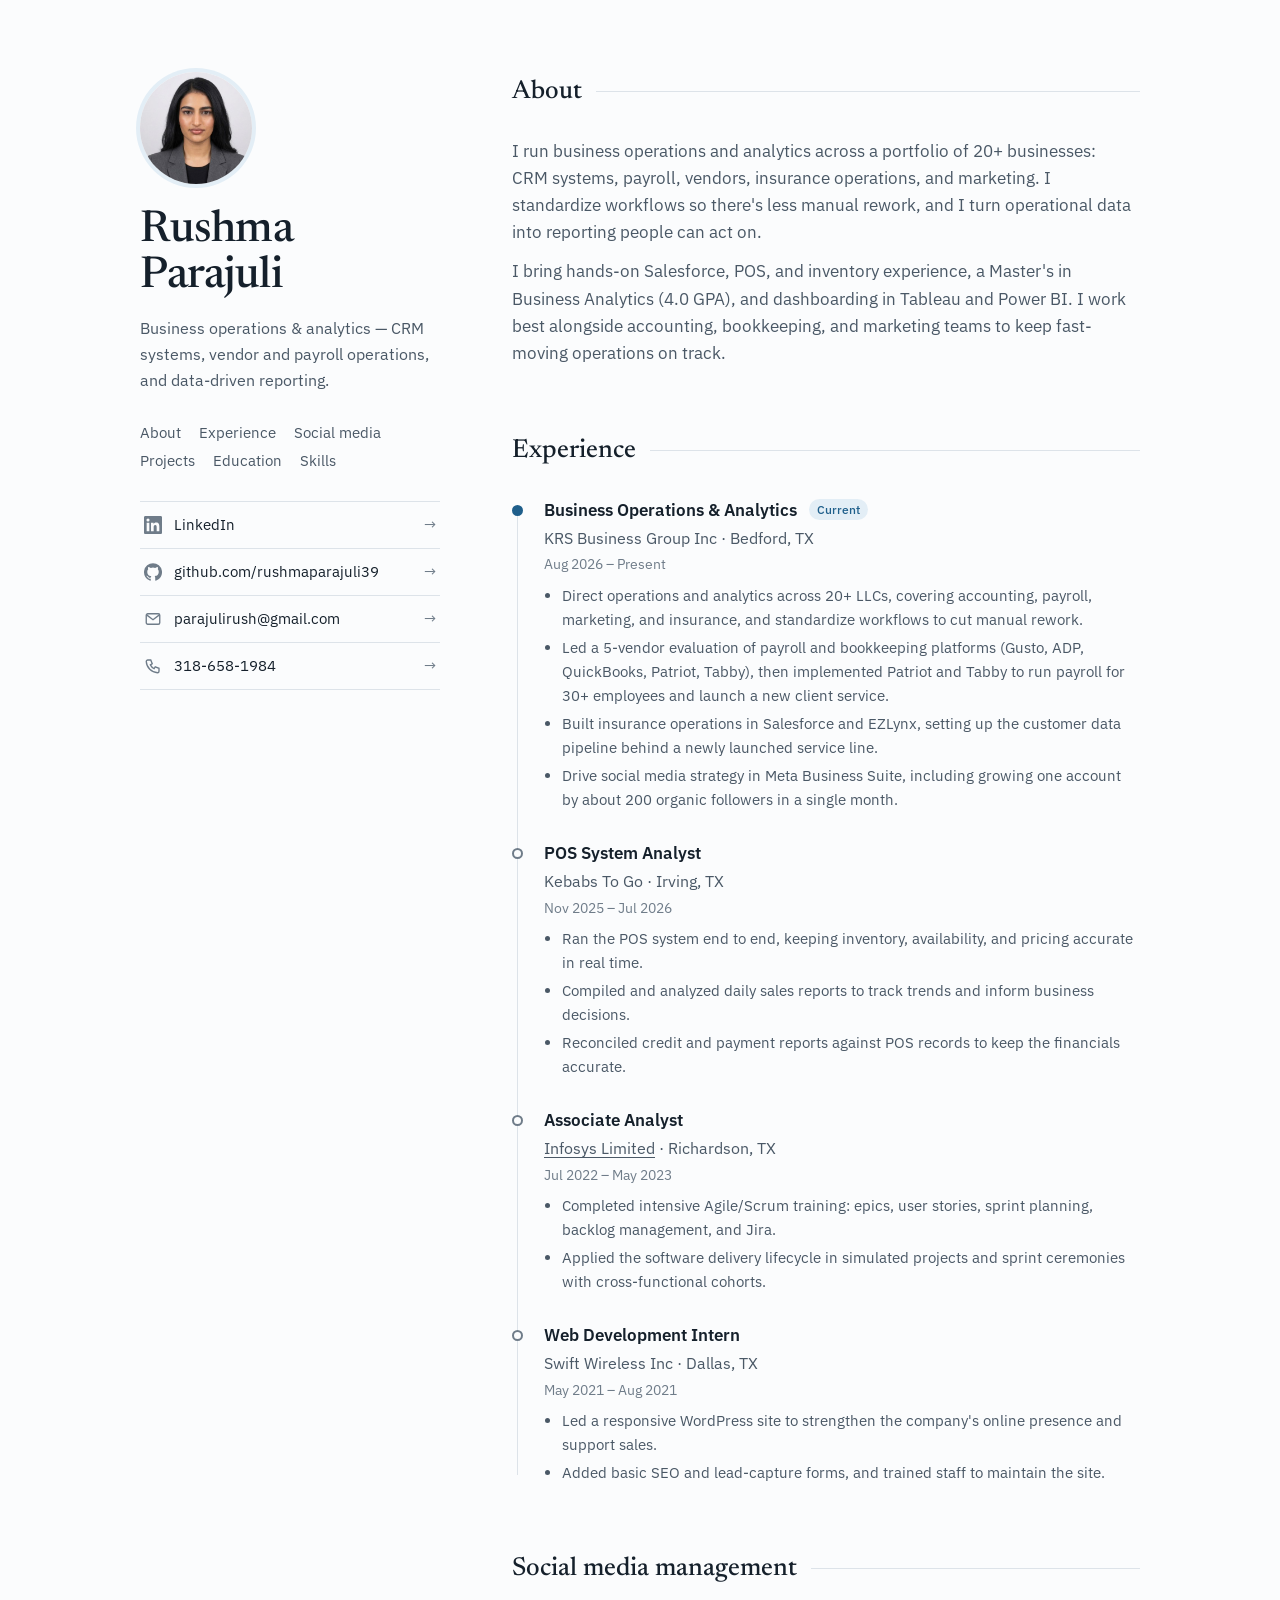
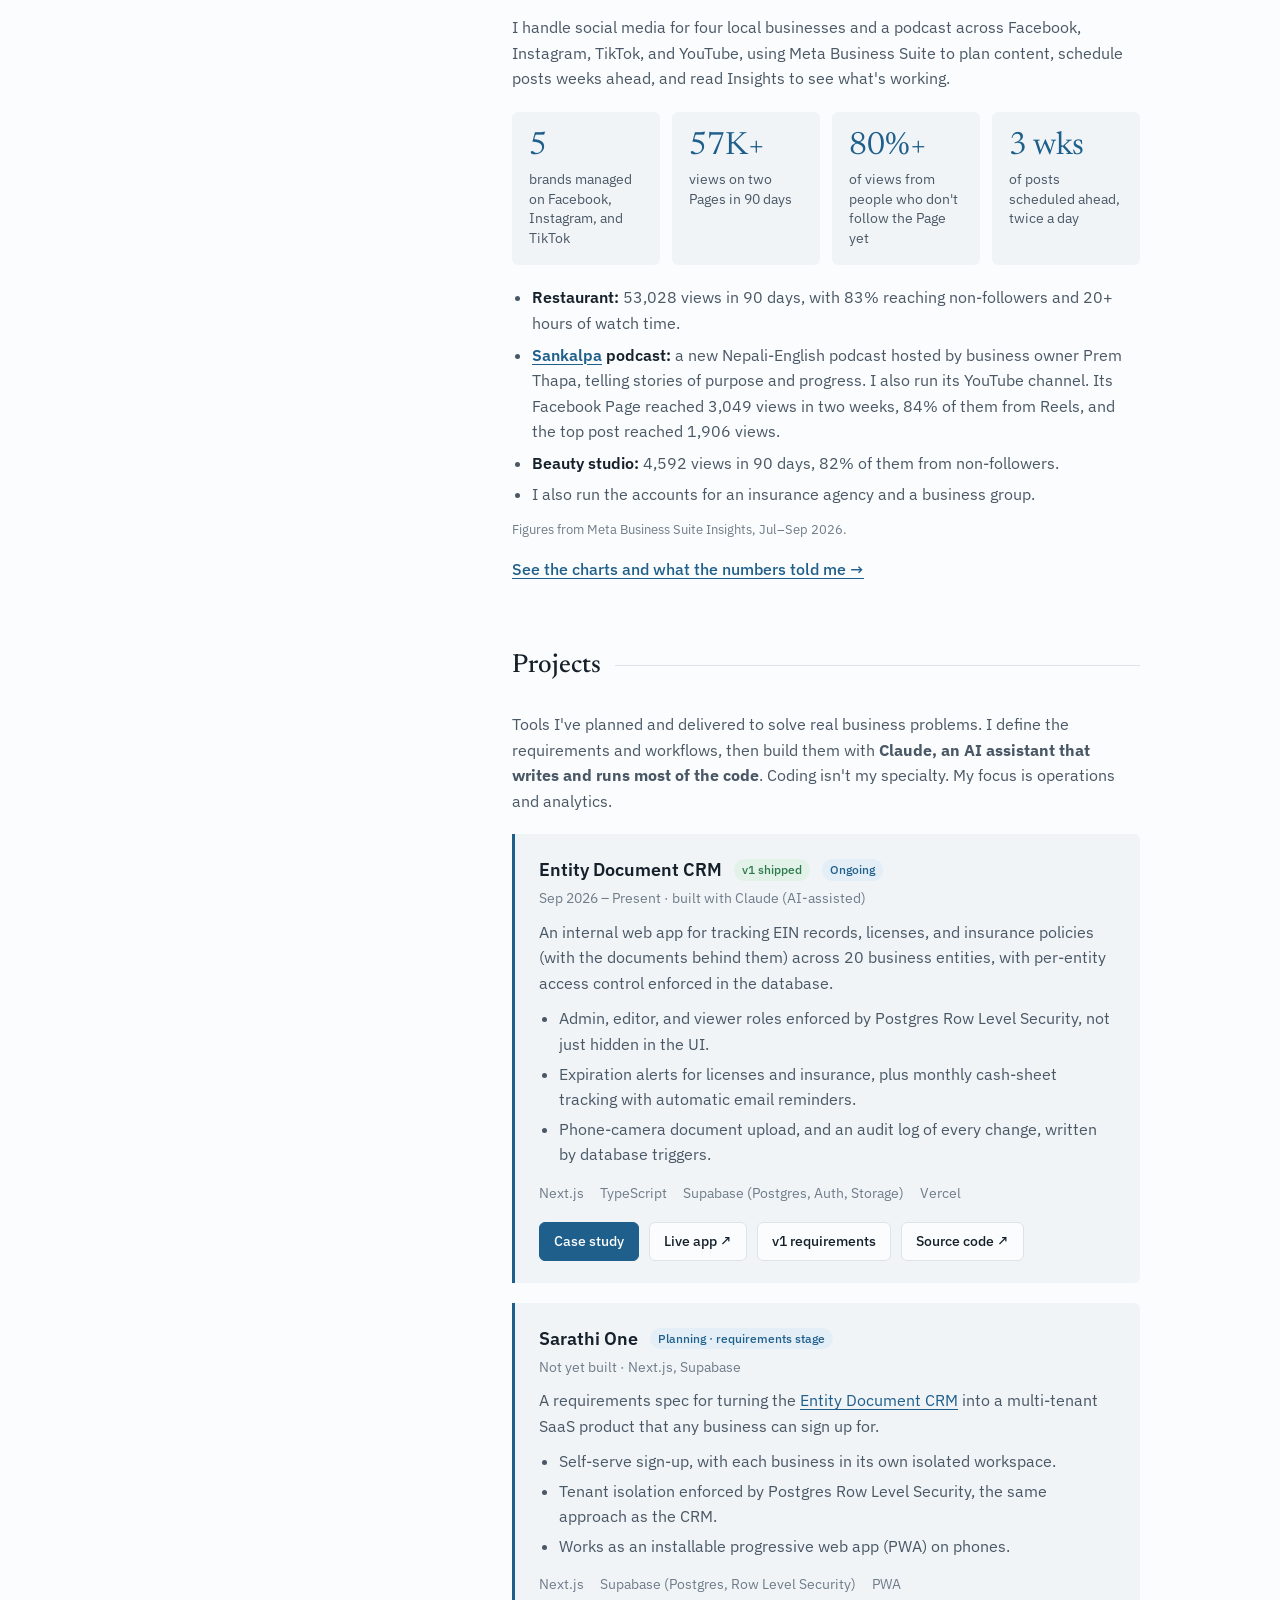
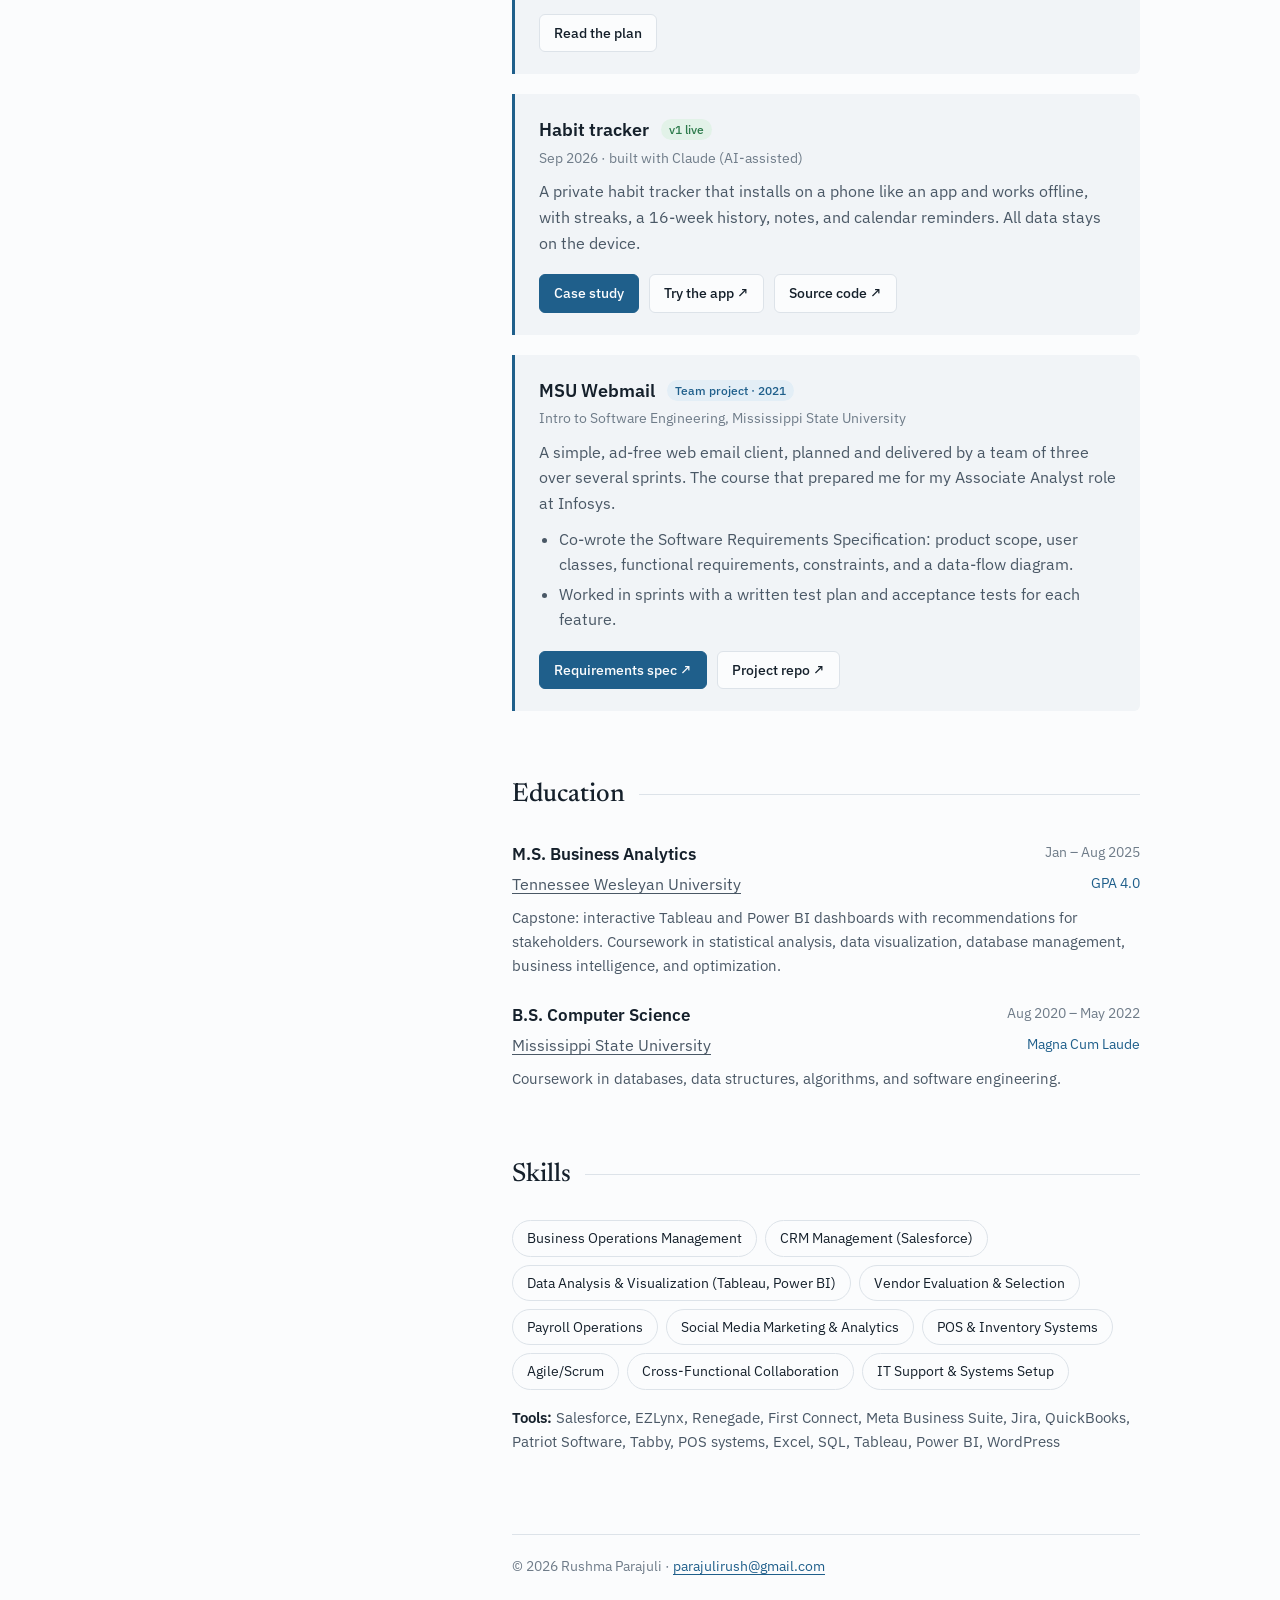
==== commit 715a7d3f: "Add headshot, about, experience highlights, and MSU Webmail project Pull experience, education, and " ====
--- a/index.html
+++ b/index.html
@@ -14,11 +14,12 @@
 <body id="top">
   <div class="page">
     <header class="intro">
-      <a class="monogram" href="#top" aria-label="Back to top">RP</a>
+      <a class="headshot" href="#top" aria-label="Back to top"><img src="assets/headshot.jpg" alt="Rushma Parajuli" width="400" height="400"></a>
       <h1>Rushma Parajuli</h1>
       <p class="tagline">Business operations &amp; analytics — CRM systems, vendor and payroll operations, and data-driven reporting.</p>
       <nav aria-label="Sections">
         <ul class="jump">
+          <li><a href="#about">About</a></li>
           <li><a href="#experience">Experience</a></li>
           <li><a href="#social">Social media</a></li>
           <li><a href="#projects">Projects</a></li>
@@ -55,6 +56,12 @@
     </header>
 
     <main>
+      <section aria-labelledby="about">
+        <h2 id="about">About</h2>
+        <p class="about">I run business operations and analytics across a portfolio of 20+ businesses: CRM systems, payroll, vendors, insurance operations, and marketing. I standardize workflows so there's less manual rework, and I turn operational data into reporting people can act on.</p>
+        <p class="about">I bring hands-on Salesforce, POS, and inventory experience, a Master's in Business Analytics (4.0 GPA), and dashboarding in Tableau and Power BI. I work best alongside accounting, bookkeeping, and marketing teams to keep fast-moving operations on track.</p>
+      </section>
+
       <section aria-labelledby="experience">
         <h2 id="experience">Experience</h2>
         <ol class="timeline">
@@ -62,21 +69,40 @@
             <p class="role">Business Operations &amp; Analytics <span class="badge">Current</span></p>
             <p class="org">KRS Business Group Inc · Bedford, TX</p>
             <p class="when">Aug 2026 – Present</p>
+            <ul class="duties">
+              <li>Direct operations and analytics across 20+ LLCs, covering accounting, payroll, marketing, and insurance, and standardize workflows to cut manual rework.</li>
+              <li>Led a 5-vendor evaluation of payroll and bookkeeping platforms (Gusto, ADP, QuickBooks, Patriot, Tabby), then implemented Patriot and Tabby to run payroll for 30+ employees and launch a new client service.</li>
+              <li>Built insurance operations in Salesforce and EZLynx, setting up the customer data pipeline behind a newly launched service line.</li>
+              <li>Drive social media strategy in Meta Business Suite, including growing one account by about 200 organic followers in a single month.</li>
+            </ul>
           </li>
           <li>
             <p class="role">POS System Analyst</p>
             <p class="org">Kebabs To Go · Irving, TX</p>
             <p class="when">Nov 2025 – Jul 2026</p>
+            <ul class="duties">
+              <li>Ran the POS system end to end, keeping inventory, availability, and pricing accurate in real time.</li>
+              <li>Compiled and analyzed daily sales reports to track trends and inform business decisions.</li>
+              <li>Reconciled credit and payment reports against POS records to keep the financials accurate.</li>
+            </ul>
           </li>
           <li>
             <p class="role">Associate Analyst</p>
             <p class="org"><a href="https://www.infosys.com" target="_blank" rel="noopener">Infosys Limited</a> · Richardson, TX</p>
             <p class="when">Jul 2022 – May 2023</p>
+            <ul class="duties">
+              <li>Completed intensive Agile/Scrum training: epics, user stories, sprint planning, backlog management, and Jira.</li>
+              <li>Applied the software delivery lifecycle in simulated projects and sprint ceremonies with cross-functional cohorts.</li>
+            </ul>
           </li>
           <li>
             <p class="role">Web Development Intern</p>
             <p class="org">Swift Wireless Inc · Dallas, TX</p>
             <p class="when">May 2021 – Aug 2021</p>
+            <ul class="duties">
+              <li>Led a responsive WordPress site to strengthen the company's online presence and support sales.</li>
+              <li>Added basic SEO and lead-capture forms, and trained staff to maintain the site.</li>
+            </ul>
           </li>
         </ol>
       </section>
@@ -145,12 +171,17 @@
               <li><a class="btn" href="https://github.com/rushmaparajuli39/Android-Productivity-Tracker-App" target="_blank" rel="noopener">Source code ↗</a></li>
             </ul>
           </article>
-          <article class="project" id="group5">
-            <h3>Methods-Tools-Group5</h3>
-            <p class="meta">Python, MySQL</p>
-            <p class="desc">A command-line e-commerce application built in Python with a MySQL database.</p>
-            <ul class="actions">
-              <li><a class="btn" href="https://github.com/rushmaparajuli39/Methods-Tools-Group5" target="_blank" rel="noopener">Source code ↗</a></li>
+          <article class="project" id="webmail">
+            <h3>MSU Webmail <span class="badge">Team project · 2021</span></h3>
+            <p class="meta">Intro to Software Engineering, Mississippi State University</p>
+            <p class="desc">A simple, ad-free web email client, planned and delivered by a team of three over several sprints. The course that prepared me for my Associate Analyst role at Infosys.</p>
+            <ul class="points">
+              <li>Co-wrote the Software Requirements Specification: product scope, user classes, functional requirements, constraints, and a data-flow diagram.</li>
+              <li>Worked in sprints with a written test plan and acceptance tests for each feature.</li>
+            </ul>
+            <ul class="actions">
+              <li><a class="btn primary" href="https://github.com/rushmaparajuli39/Group5/blob/main/Content/Software%20Requirements%20Specification.pdf" target="_blank" rel="noopener">Requirements spec ↗</a></li>
+              <li><a class="btn" href="https://github.com/rushmaparajuli39/Group5" target="_blank" rel="noopener">Project repo ↗</a></li>
             </ul>
           </article>
         </div>
@@ -164,12 +195,14 @@
             <p class="school"><a href="https://www.tnwesleyan.edu" target="_blank" rel="noopener">Tennessee Wesleyan University</a></p>
             <p class="when">Jan – Aug 2025</p>
             <p class="note">GPA 4.0</p>
+            <p class="detail">Capstone: interactive Tableau and Power BI dashboards with recommendations for stakeholders. Coursework in statistical analysis, data visualization, database management, business intelligence, and optimization.</p>
           </div>
           <div class="edu-item">
             <p class="degree">B.S. Computer Science</p>
             <p class="school"><a href="https://www.msstate.edu" target="_blank" rel="noopener">Mississippi State University</a></p>
             <p class="when">Aug 2020 – May 2022</p>
             <p class="note">Magna Cum Laude</p>
+            <p class="detail">Coursework in databases, data structures, algorithms, and software engineering.</p>
           </div>
         </div>
       </section>
@@ -177,19 +210,18 @@
       <section aria-labelledby="skills">
         <h2 id="skills">Skills</h2>
         <ul class="skills">
-          <li>Business Operations</li>
-          <li>CRM &amp; Salesforce</li>
-          <li>Data Analysis &amp; Visualization</li>
-          <li>Tableau</li>
-          <li>Power BI</li>
-          <li>SQL</li>
-          <li>Vendor Management</li>
+          <li>Business Operations Management</li>
+          <li>CRM Management (Salesforce)</li>
+          <li>Data Analysis &amp; Visualization (Tableau, Power BI)</li>
+          <li>Vendor Evaluation &amp; Selection</li>
           <li>Payroll Operations</li>
+          <li>Social Media Marketing &amp; Analytics</li>
+          <li>POS &amp; Inventory Systems</li>
           <li>Agile/Scrum</li>
-          <li>Social Media &amp; Meta Business Suite</li>
-          <li>Insurance Agency Systems (Renegade, First Connect)</li>
-          <li>POS &amp; Inventory Systems</li>
+          <li>Cross-Functional Collaboration</li>
+          <li>IT Support &amp; Systems Setup</li>
         </ul>
+        <p class="tools"><strong>Tools:</strong> Salesforce, EZLynx, Renegade, First Connect, Meta Business Suite, Jira, QuickBooks, Patriot Software, Tabby, POS systems, Excel, SQL, Tableau, Power BI, WordPress</p>
       </section>
 
       <footer>© <span id="year">2026</span> Rushma Parajuli · <a href="mailto:parajulirush@gmail.com">parajulirush@gmail.com</a></footer>
--- a/styles.css
+++ b/styles.css
@@ -113,16 +113,16 @@
   left: 5px; top: 10px; bottom: 10px;
   width: 1px; background: var(--rule);
 }
-.timeline li { position: relative; padding-left: 32px; }
-.timeline li + li { margin-top: 28px; }
-.timeline li::before {
+.timeline > li { position: relative; padding-left: 32px; }
+.timeline > li + li { margin-top: 28px; }
+.timeline > li::before {
   content: ""; position: absolute;
   left: 0; top: 8px;
   width: 11px; height: 11px; border-radius: 50%;
   background: var(--bg);
   border: 2px solid var(--ink-faint);
 }
-.timeline li.current::before { background: var(--accent); border-color: var(--accent); }
+.timeline > li.current::before { background: var(--accent); border-color: var(--accent); }
 .role { font-weight: 600; font-size: 17px; margin: 0; }
 .org { margin: 2px 0 0; color: var(--ink-soft); }
 .org a { color: inherit; }
@@ -317,3 +317,14 @@
 }
 .doc .flow, .doc .legend-row, .doc .actions, .doc .docmeta { padding-left: 0; }
 .doc .flow li + li, .doc .legend-row li + li, .doc .actions li + li, .doc .docmeta li + li { margin-top: 0; }
+
+/* Headshot, about, duties */
+.headshot { display: block; width: 112px; height: 112px; margin-bottom: 24px; border-radius: 50%; overflow: hidden; box-shadow: 0 0 0 4px var(--accent-soft); }
+.headshot img { width: 100%; height: 100%; object-fit: cover; display: block; }
+.about { color: var(--ink-soft); margin: 0 0 12px; max-width: 62ch; font-size: 17px; }
+.duties { list-style: disc; margin: 8px 0 0; padding-left: 18px; color: var(--ink-soft); font-size: 15px; }
+.duties li + li { margin-top: 4px; }
+.edu-item .detail { grid-column: 1 / -1; margin: 4px 0 0; font-size: 15px; color: var(--ink-soft); }
+.tools { margin: 16px 0 0; font-size: 15px; color: var(--ink-soft); }
+.tools strong { color: var(--ink); font-weight: 600; }
+@media (max-width: 480px) { .edu-item .detail { grid-row: auto; } }
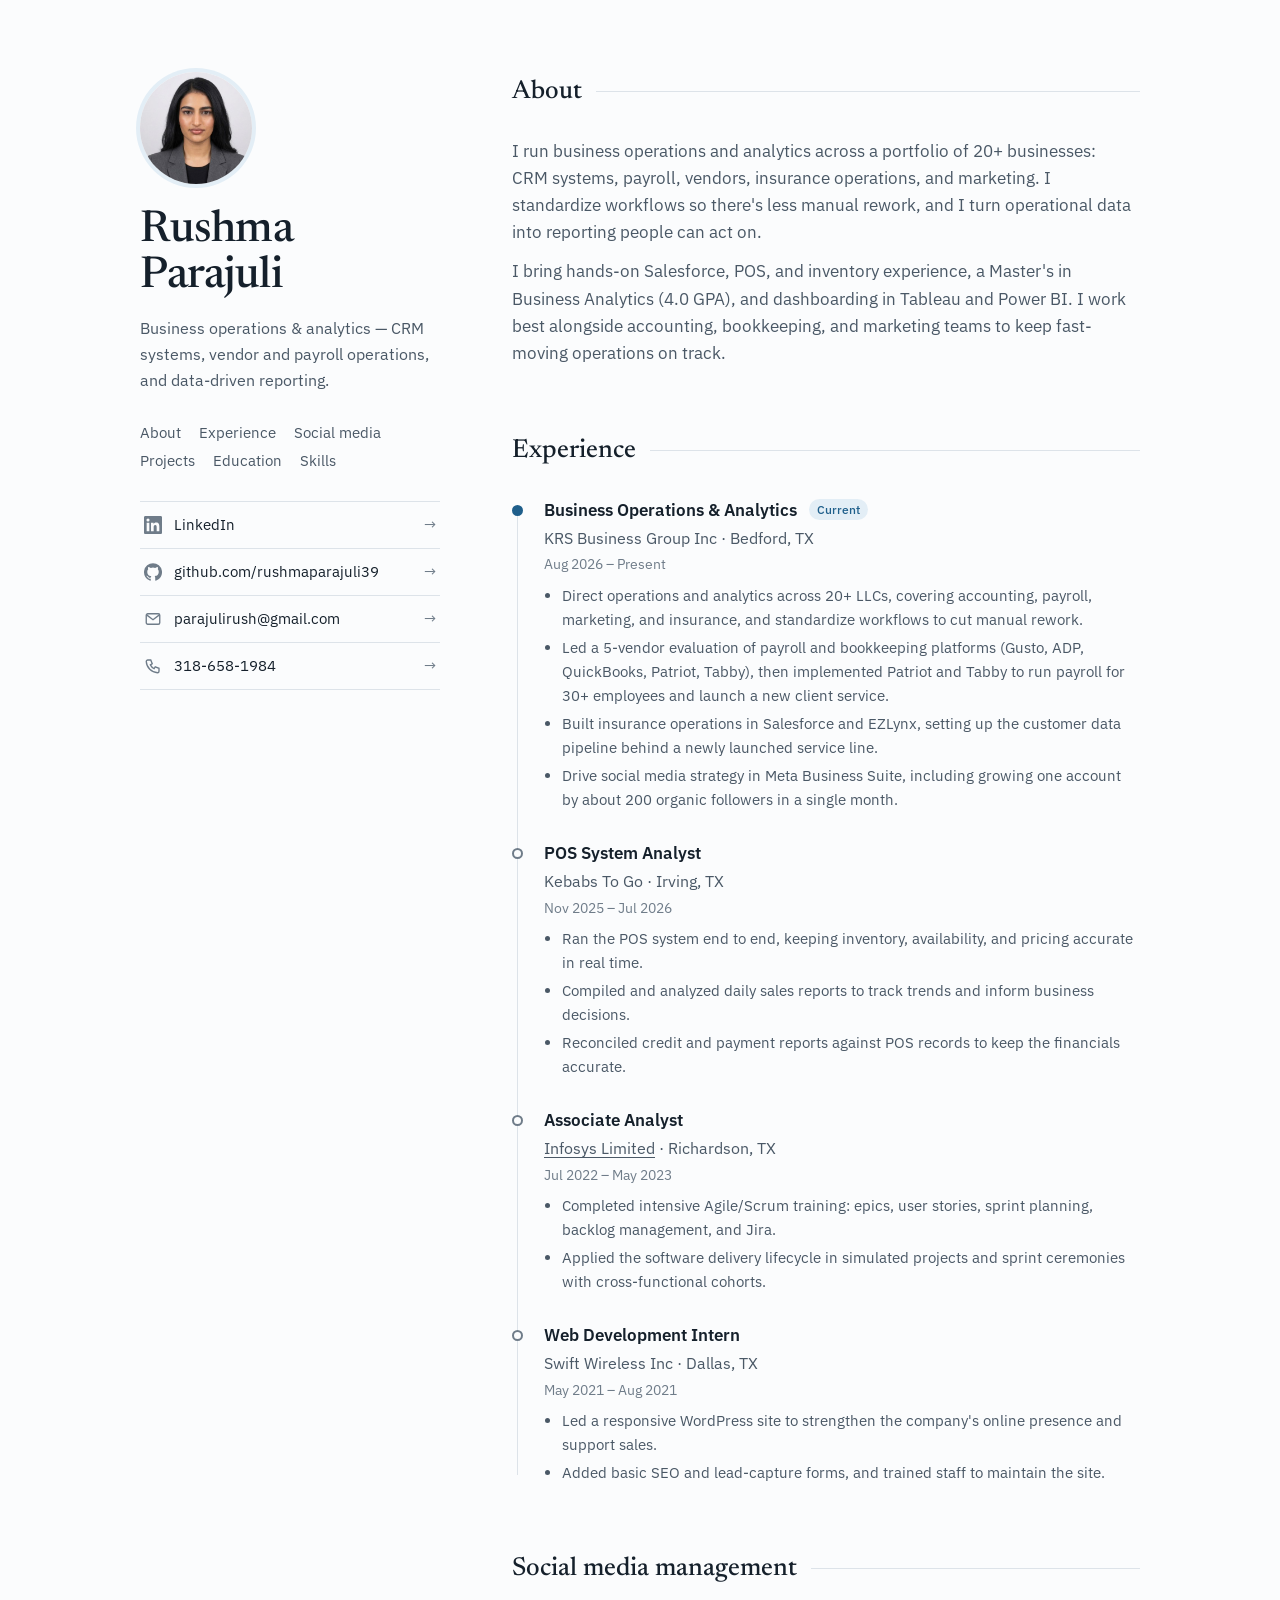
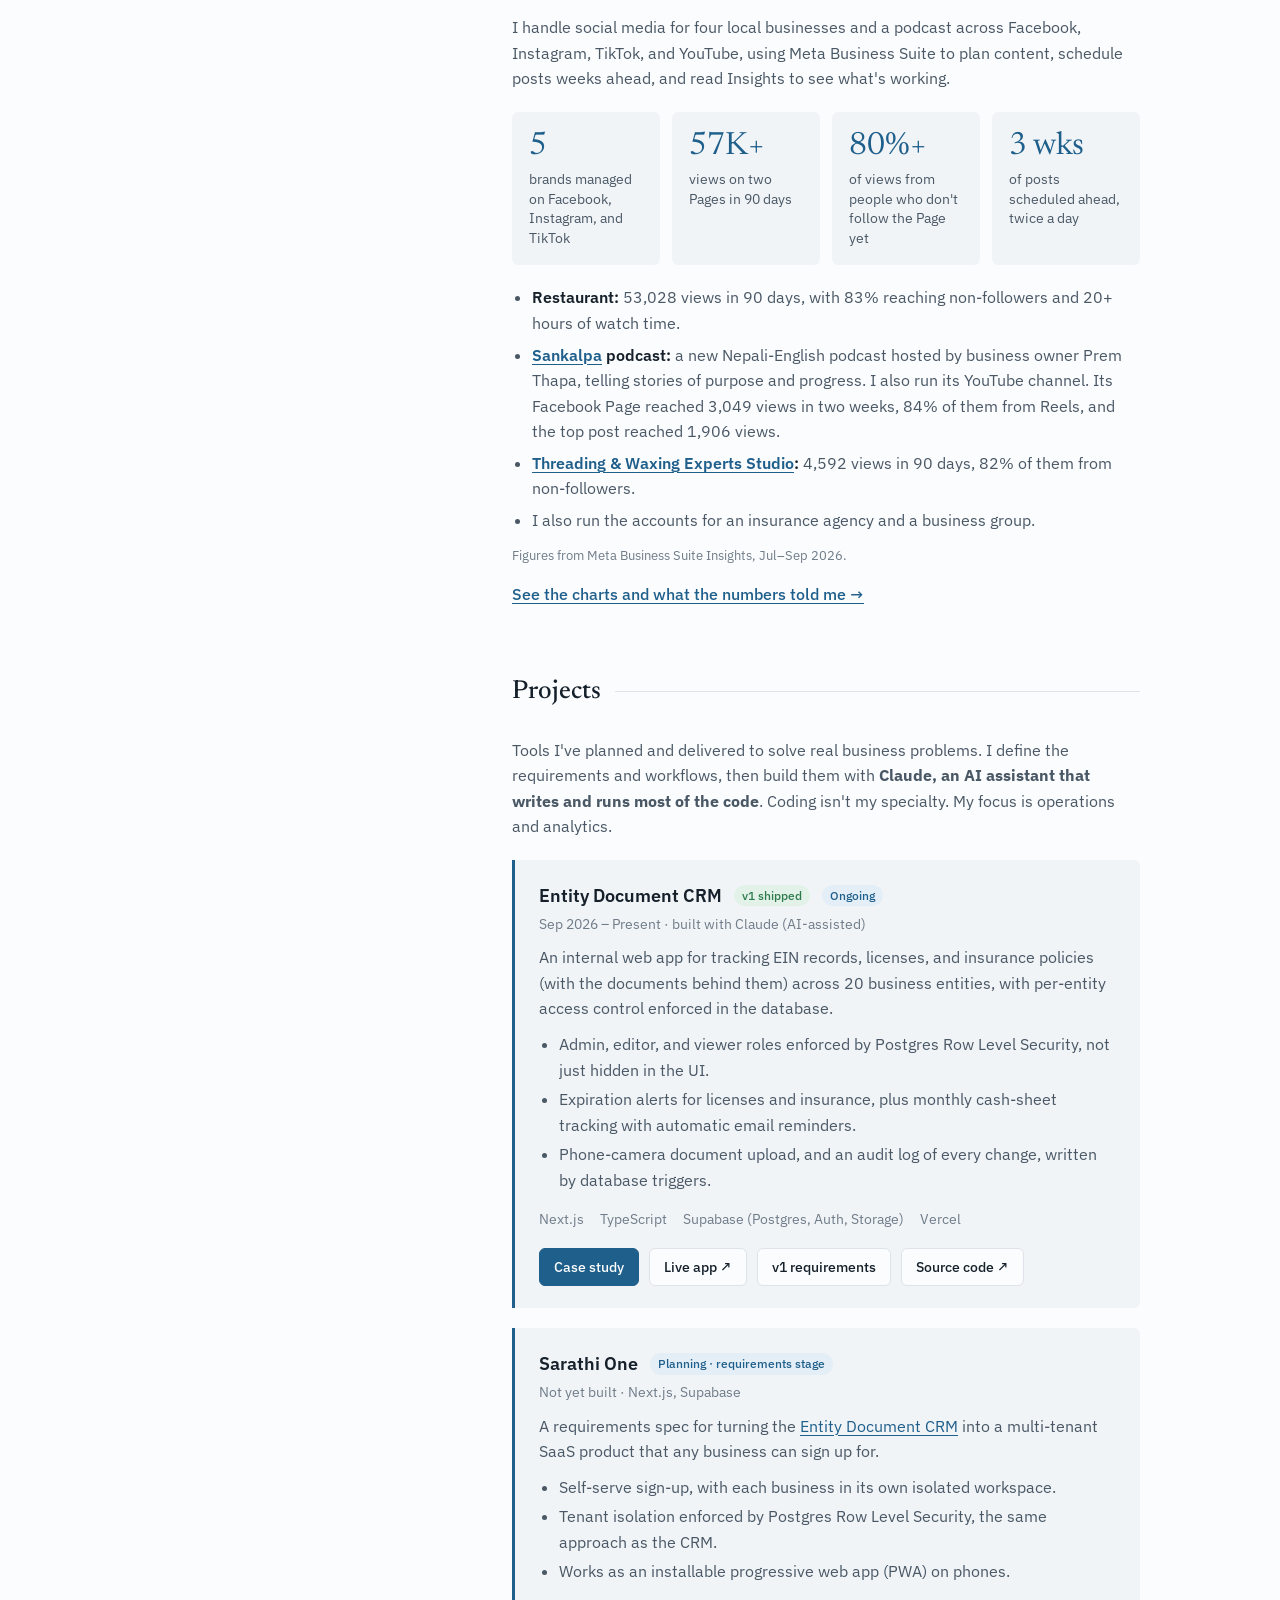
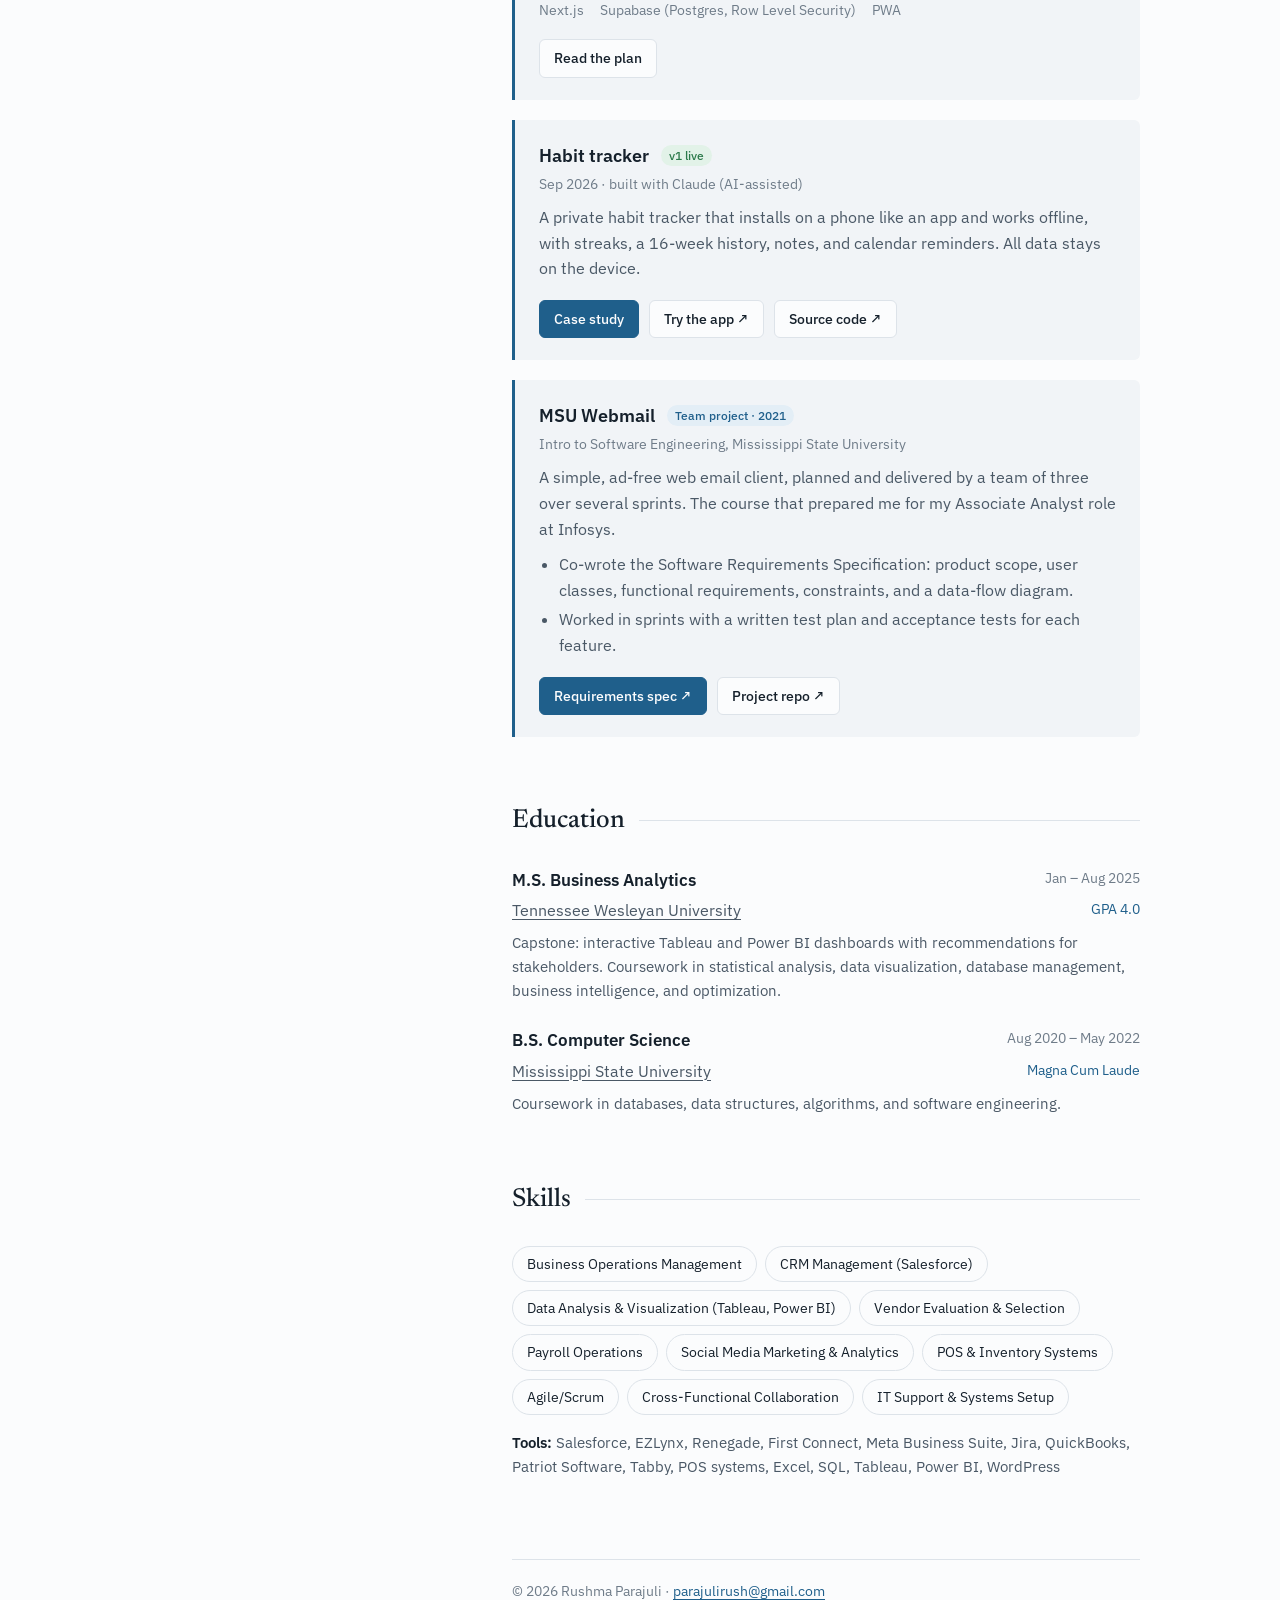
==== commit 0a60b7ad: "Name and link Threading & Waxing Experts Studio" ====
--- a/index.html
+++ b/index.html
@@ -119,7 +119,7 @@
         <ul class="highlights">
           <li><strong>Restaurant:</strong> 53,028 views in 90 days, with 83% reaching non-followers and 20+ hours of watch time.</li>
           <li><strong><a href="https://www.youtube.com/@SankalpaThriveWithPurpose" target="_blank" rel="noopener">Sankalpa</a> podcast:</strong> a new Nepali-English podcast hosted by business owner Prem Thapa, telling stories of purpose and progress. I also run its YouTube channel. Its Facebook Page reached 3,049 views in two weeks, 84% of them from Reels, and the top post reached 1,906 views.</li>
-          <li><strong>Beauty studio:</strong> 4,592 views in 90 days, 82% of them from non-followers.</li>
+          <li><strong><a href="https://www.facebook.com/profile.php?id=61592050048714" target="_blank" rel="noopener">Threading &amp; Waxing Experts Studio</a>:</strong> 4,592 views in 90 days, 82% of them from non-followers.</li>
           <li>I also run the accounts for an insurance agency and a business group.</li>
         </ul>
         <p class="source">Figures from Meta Business Suite Insights, Jul–Sep 2026.</p>
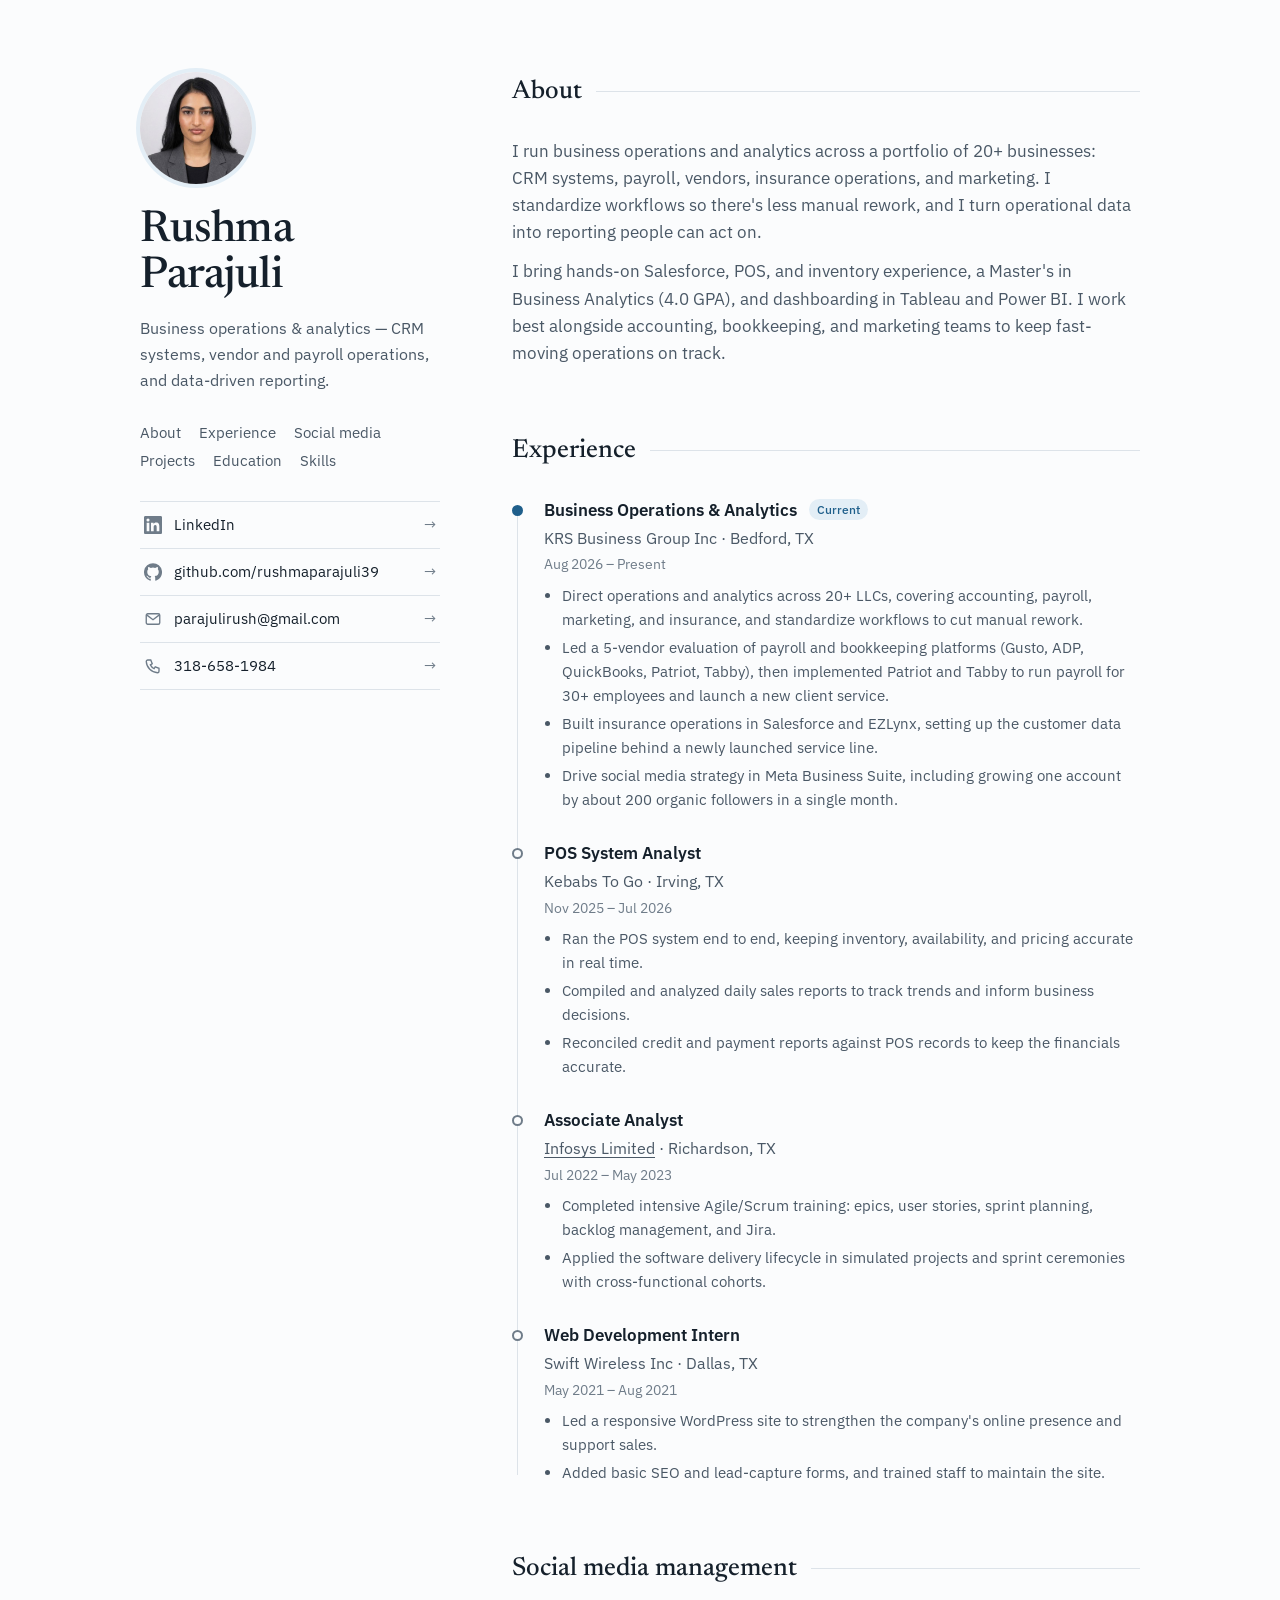
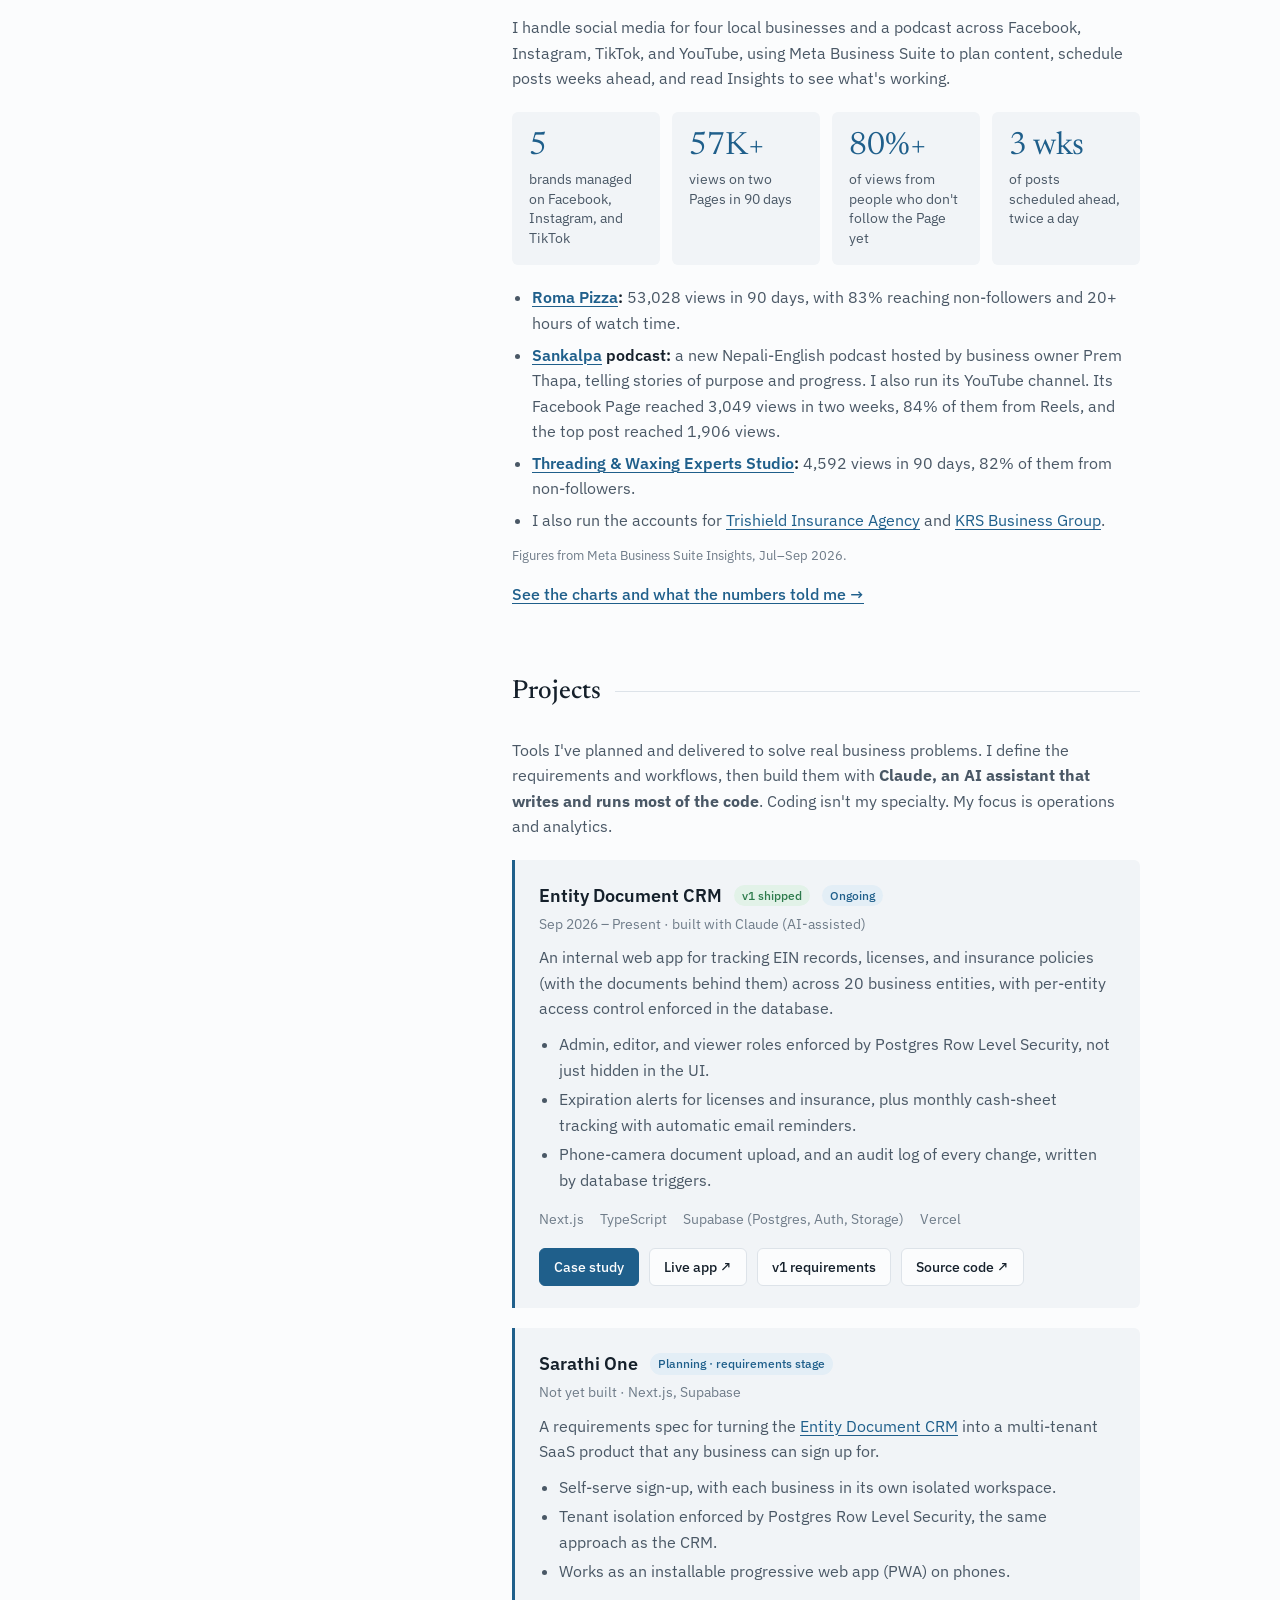
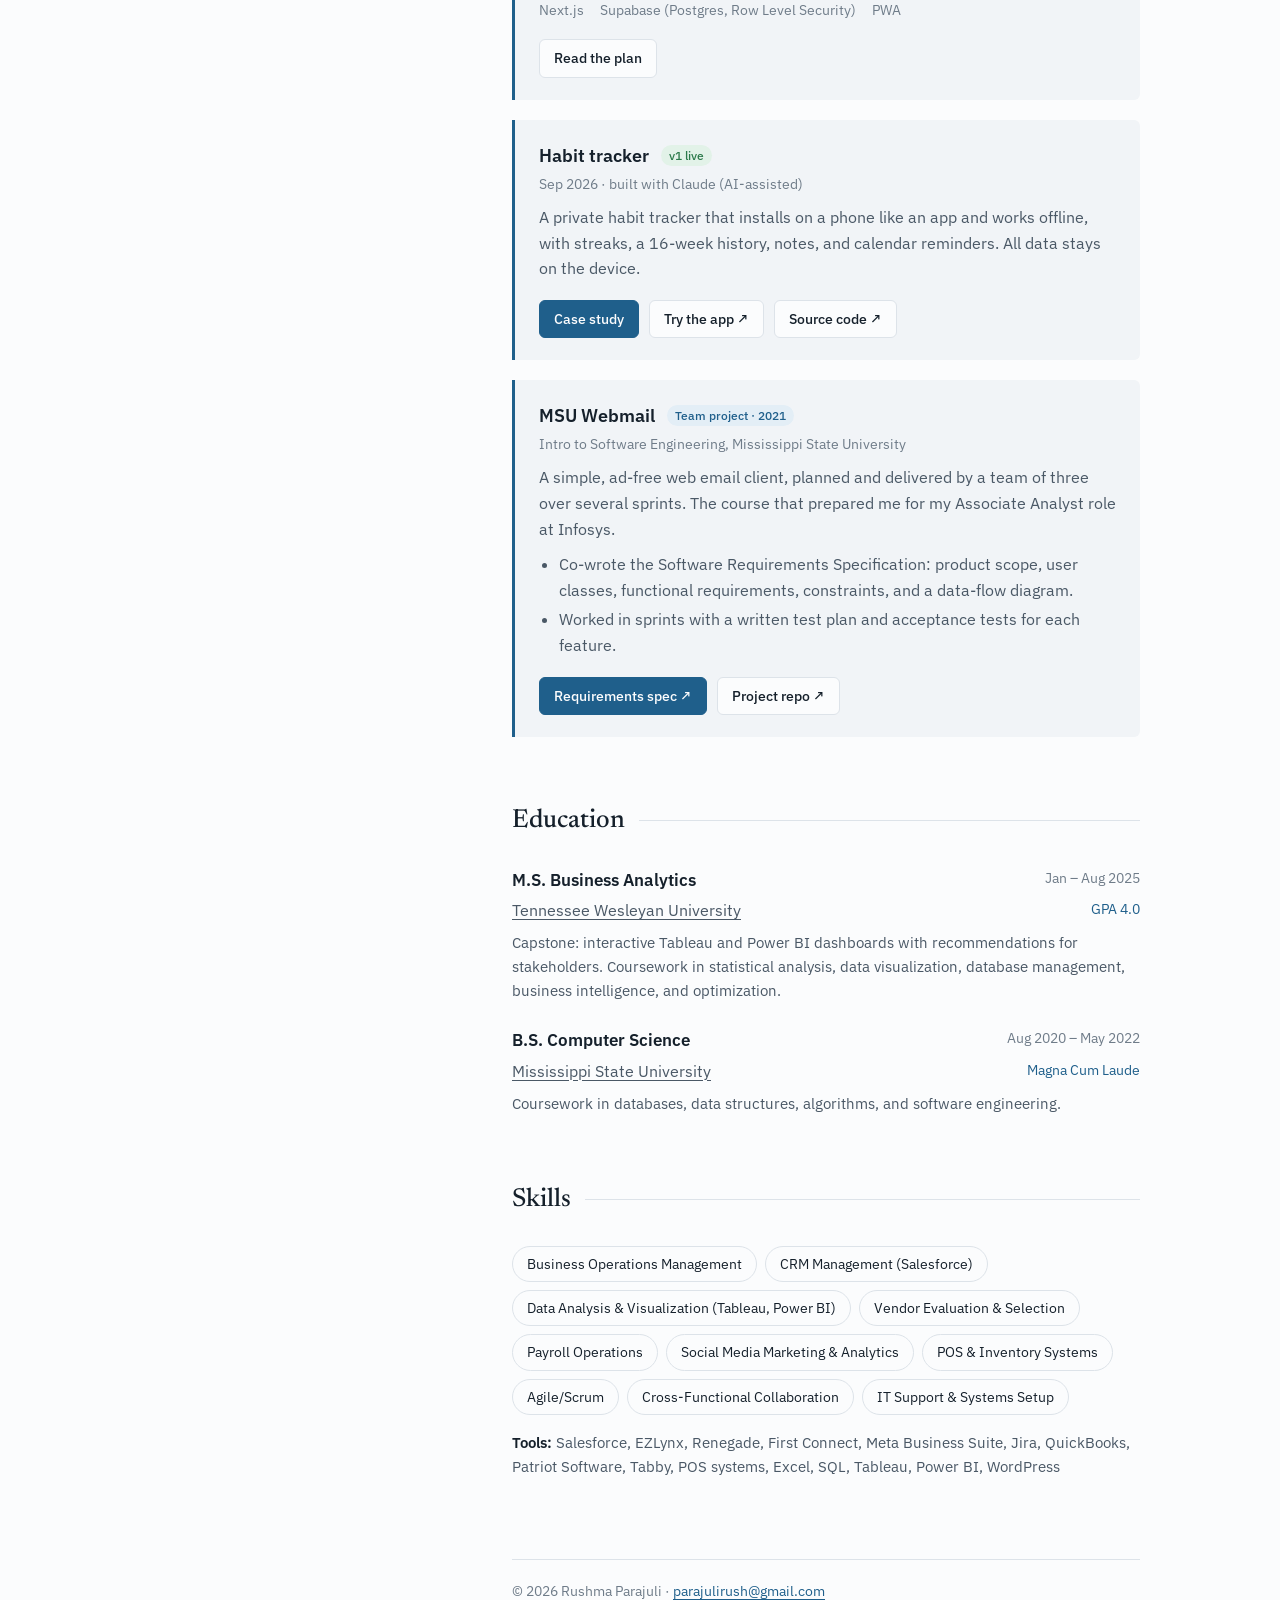
==== commit fccbc9a9: "Add Accounts I manage: every brand's social links Name Roma Pizza, Threading & Waxing Experts Studio" ====
--- a/index.html
+++ b/index.html
@@ -117,10 +117,10 @@
           <a class="stat" href="projects/social-media.html#what-i-do"><p class="num">3 wks</p><p class="label">of posts scheduled ahead, twice a day</p></a>
         </div>
         <ul class="highlights">
-          <li><strong>Restaurant:</strong> 53,028 views in 90 days, with 83% reaching non-followers and 20+ hours of watch time.</li>
+          <li><strong><a href="https://www.facebook.com/profile.php?id=61592435582231" target="_blank" rel="noopener">Roma Pizza</a>:</strong> 53,028 views in 90 days, with 83% reaching non-followers and 20+ hours of watch time.</li>
           <li><strong><a href="https://www.youtube.com/@SankalpaThriveWithPurpose" target="_blank" rel="noopener">Sankalpa</a> podcast:</strong> a new Nepali-English podcast hosted by business owner Prem Thapa, telling stories of purpose and progress. I also run its YouTube channel. Its Facebook Page reached 3,049 views in two weeks, 84% of them from Reels, and the top post reached 1,906 views.</li>
           <li><strong><a href="https://www.facebook.com/profile.php?id=61592050048714" target="_blank" rel="noopener">Threading &amp; Waxing Experts Studio</a>:</strong> 4,592 views in 90 days, 82% of them from non-followers.</li>
-          <li>I also run the accounts for an insurance agency and a business group.</li>
+          <li>I also run the accounts for <a href="https://www.facebook.com/profile.php?id=61591925853981" target="_blank" rel="noopener">Trishield Insurance Agency</a> and <a href="https://www.facebook.com/profile.php?id=61592117784786" target="_blank" rel="noopener">KRS Business Group</a>.</li>
         </ul>
         <p class="source">Figures from Meta Business Suite Insights, Jul–Sep 2026.</p>
         <a class="more-link" href="projects/social-media.html">See the charts and what the numbers told me →</a>
--- a/styles.css
+++ b/styles.css
@@ -328,3 +328,15 @@
 .tools { margin: 16px 0 0; font-size: 15px; color: var(--ink-soft); }
 .tools strong { color: var(--ink); font-weight: 600; }
 @media (max-width: 480px) { .edu-item .detail { grid-row: auto; } }
+
+/* Accounts I manage */
+.accounts { display: grid; grid-template-columns: repeat(2, 1fr); gap: 12px; margin: 12px 0 8px; }
+.acct { background: var(--surface); border-radius: 8px; padding: 16px; }
+.acct-name { margin: 0; font-weight: 600; color: var(--ink); }
+.acct-type { margin: 0 0 10px; font-size: 14px; color: var(--ink-faint); }
+.doc .pills, .pills { list-style: none; margin: 0; padding: 0; display: flex; flex-wrap: wrap; gap: 6px; }
+.doc .pills li + li { margin-top: 0; }
+.pills a { display: inline-block; padding: 4px 10px; border: 1px solid var(--rule); border-radius: 999px; font-size: 13px; text-decoration: none; color: var(--ink); background: var(--bg); }
+.pills a:hover { border-color: var(--accent); color: var(--accent); }
+@media (max-width: 640px) { .accounts { grid-template-columns: 1fr; } }
+.doc .acct-name { color: var(--ink); }
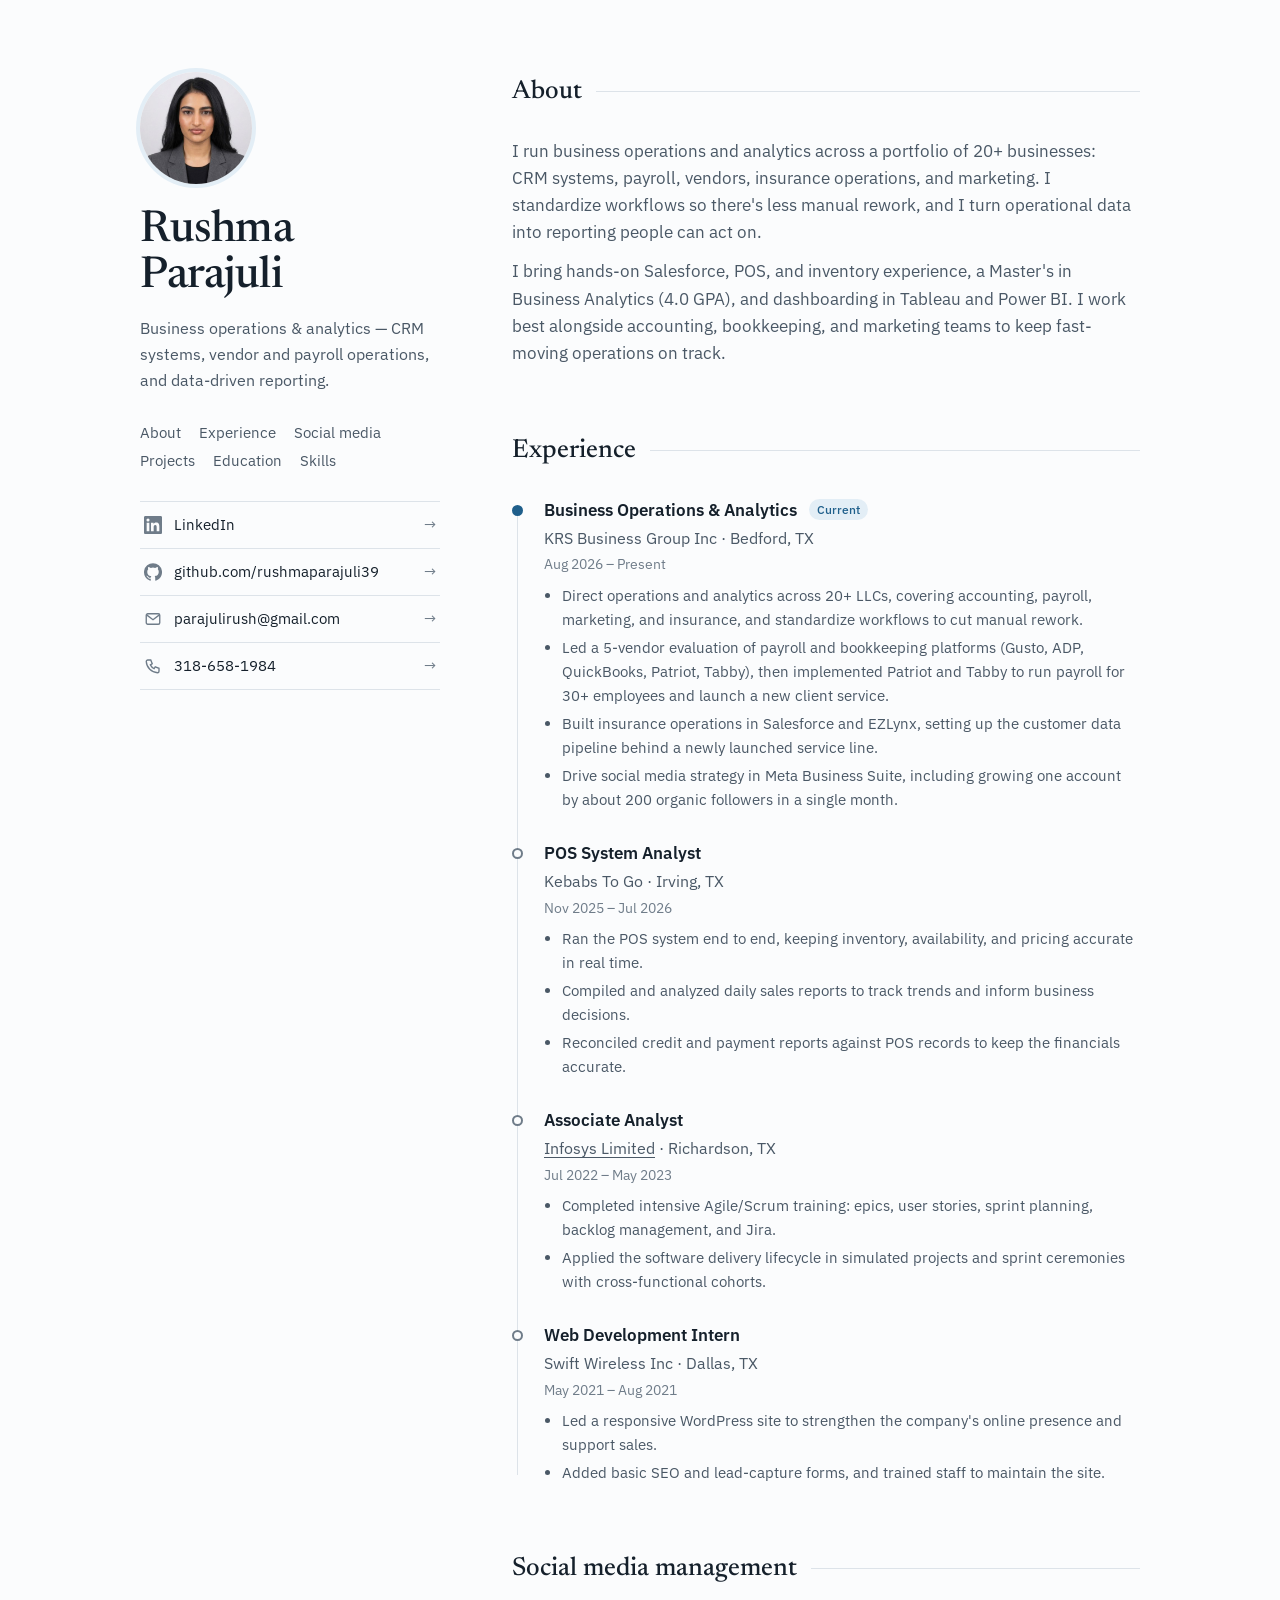
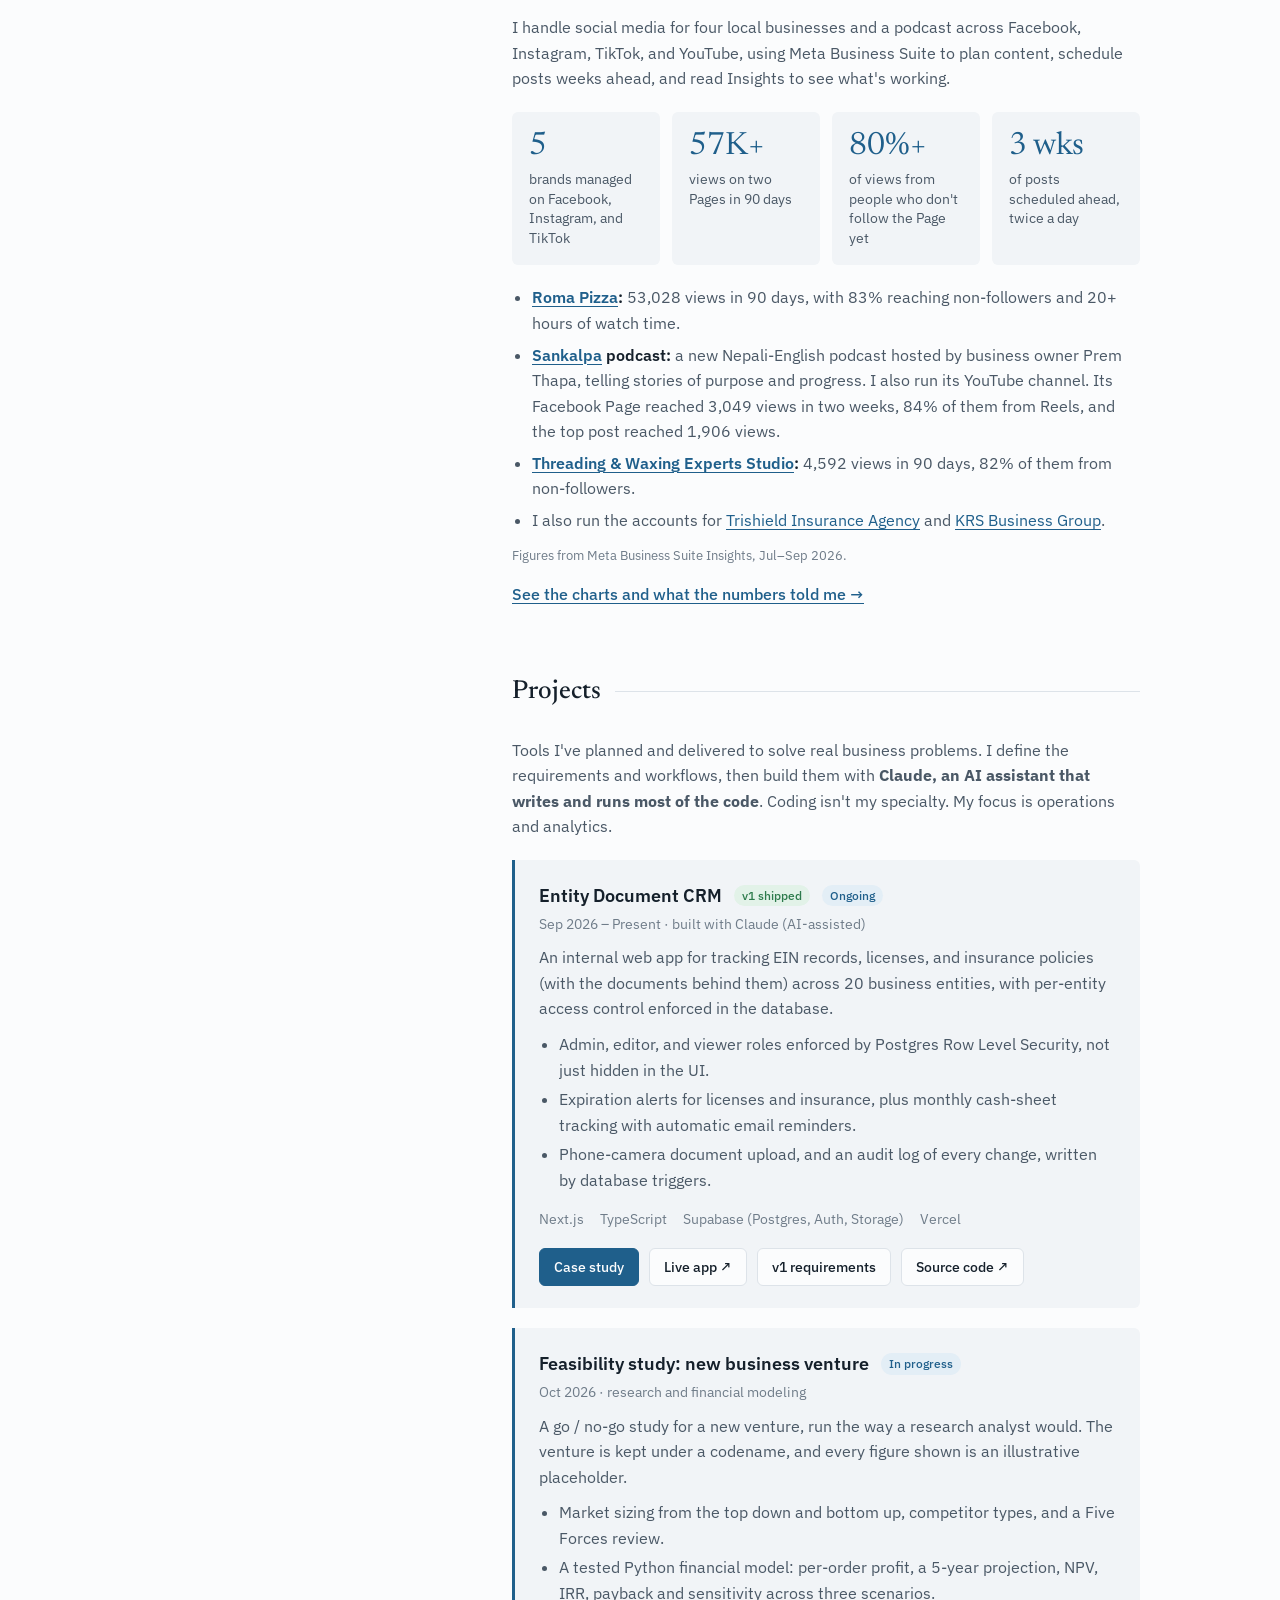
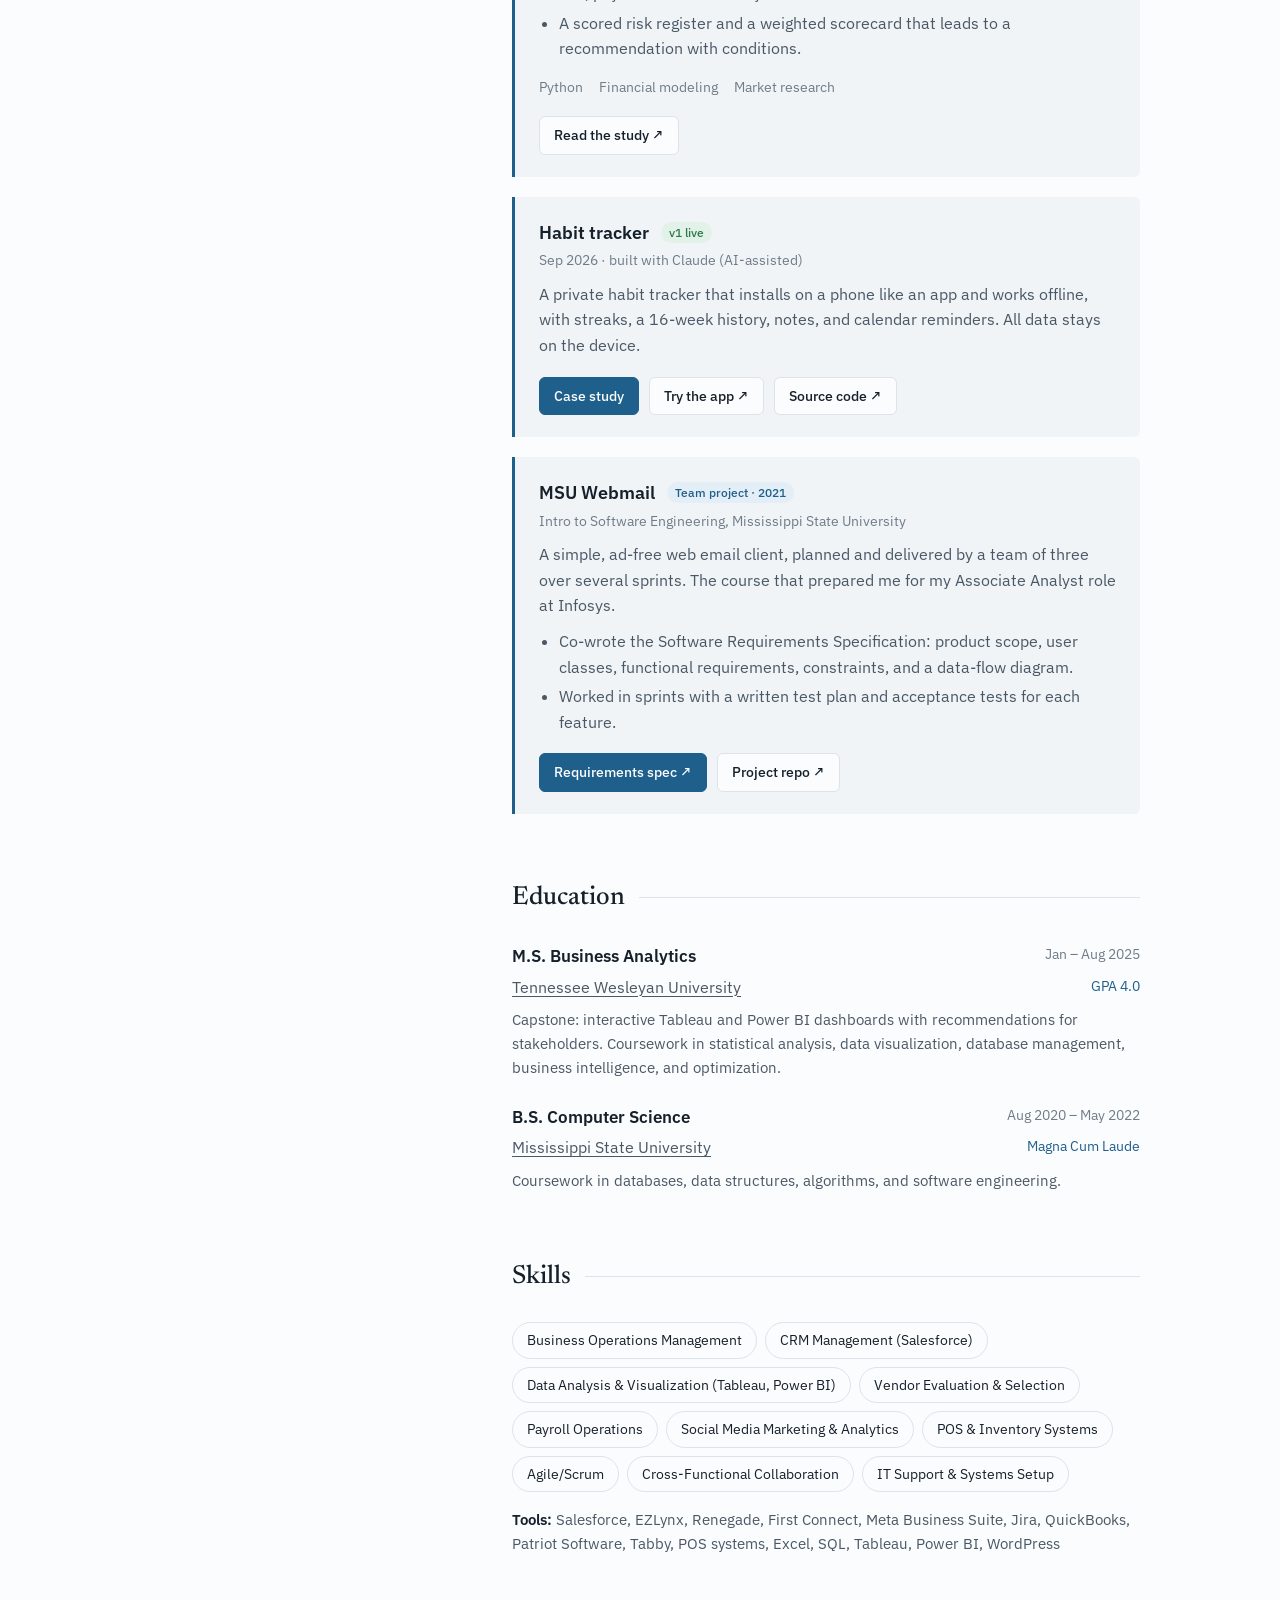
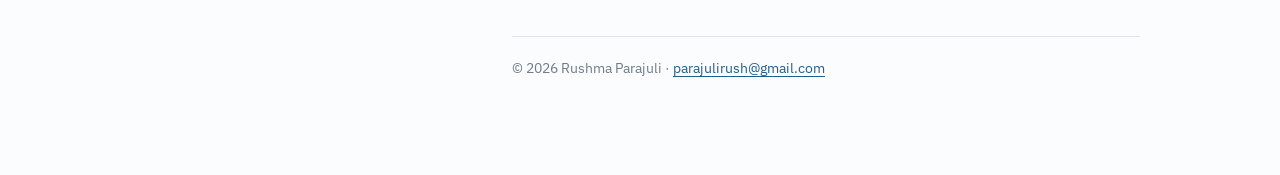
==== commit 48e41465: "Replace planned-product card with feasibility study; remove plan section from CRM case study" ====
--- a/index.html
+++ b/index.html
@@ -6,6 +6,14 @@
   <title>Rushma Parajuli</title>
   <meta name="description" content="Rushma Parajuli — business operations and analytics: CRM systems, vendor and payroll operations, and data-driven reporting.">
   <meta name="color-scheme" content="light dark">
+  <meta property="og:type" content="website">
+  <meta property="og:url" content="https://rushmaparajuli39.github.io/">
+  <meta property="og:title" content="Rushma Parajuli: Business Operations & Analytics">
+  <meta property="og:description" content="Operations and analytics across 20+ businesses: CRM systems, payroll, vendor and insurance operations, and social media for five brands.">
+  <meta property="og:image" content="https://rushmaparajuli39.github.io/assets/og-image.png">
+  <meta property="og:image:width" content="1200">
+  <meta property="og:image:height" content="627">
+  <meta name="twitter:card" content="summary_large_image">
   <link rel="preconnect" href="https://fonts.googleapis.com">
   <link rel="preconnect" href="https://fonts.gstatic.com" crossorigin>
   <link href="https://fonts.googleapis.com/css2?family=Newsreader:opsz,wght@6..72,400;6..72,500;6..72,600&family=IBM+Plex+Sans:wght@400;500;600&display=swap" rel="stylesheet">
@@ -147,18 +155,18 @@
               <li><a class="btn" href="https://github.com/rushmaparajuli39/CRM" target="_blank" rel="noopener">Source code ↗</a></li>
             </ul>
           </article>
-          <article class="project" id="sarathi">
-            <h3>Sarathi One <span class="badge">Planning · requirements stage</span></h3>
-            <p class="meta">Not yet built · Next.js, Supabase</p>
-            <p class="desc">A requirements spec for turning the <a href="projects/crm.html">Entity Document CRM</a> into a multi-tenant SaaS product that any business can sign up for.</p>
+          <article class="project" id="feasibility">
+            <h3><a href="https://github.com/rushmaparajuli39/Feasibility-Study-New-Business-Venture" target="_blank" rel="noopener">Feasibility study: new business venture</a> <span class="badge">In progress</span></h3>
+            <p class="meta">Oct 2026 · research and financial modeling</p>
+            <p class="desc">A go / no-go study for a new venture, run the way a research analyst would. The venture is kept under a codename, and every figure shown is an illustrative placeholder.</p>
             <ul class="points">
-              <li>Self-serve sign-up, with each business in its own isolated workspace.</li>
-              <li>Tenant isolation enforced by Postgres Row Level Security, the same approach as the CRM.</li>
-              <li>Works as an installable progressive web app (PWA) on phones.</li>
-            </ul>
-            <ul class="tech"><li>Next.js</li><li>Supabase (Postgres, Row Level Security)</li><li>PWA</li></ul>
-            <ul class="actions">
-              <li><a class="btn" href="projects/crm.html#next">Read the plan</a></li>
+              <li>Market sizing from the top down and bottom up, competitor types, and a Five Forces review.</li>
+              <li>A tested Python financial model: per-order profit, a 5-year projection, NPV, IRR, payback and sensitivity across three scenarios.</li>
+              <li>A scored risk register and a weighted scorecard that leads to a recommendation with conditions.</li>
+            </ul>
+            <ul class="tech"><li>Python</li><li>Financial modeling</li><li>Market research</li></ul>
+            <ul class="actions">
+              <li><a class="btn" href="https://github.com/rushmaparajuli39/Feasibility-Study-New-Business-Venture" target="_blank" rel="noopener">Read the study ↗</a></li>
             </ul>
           </article>
           <article class="project" id="habits">
